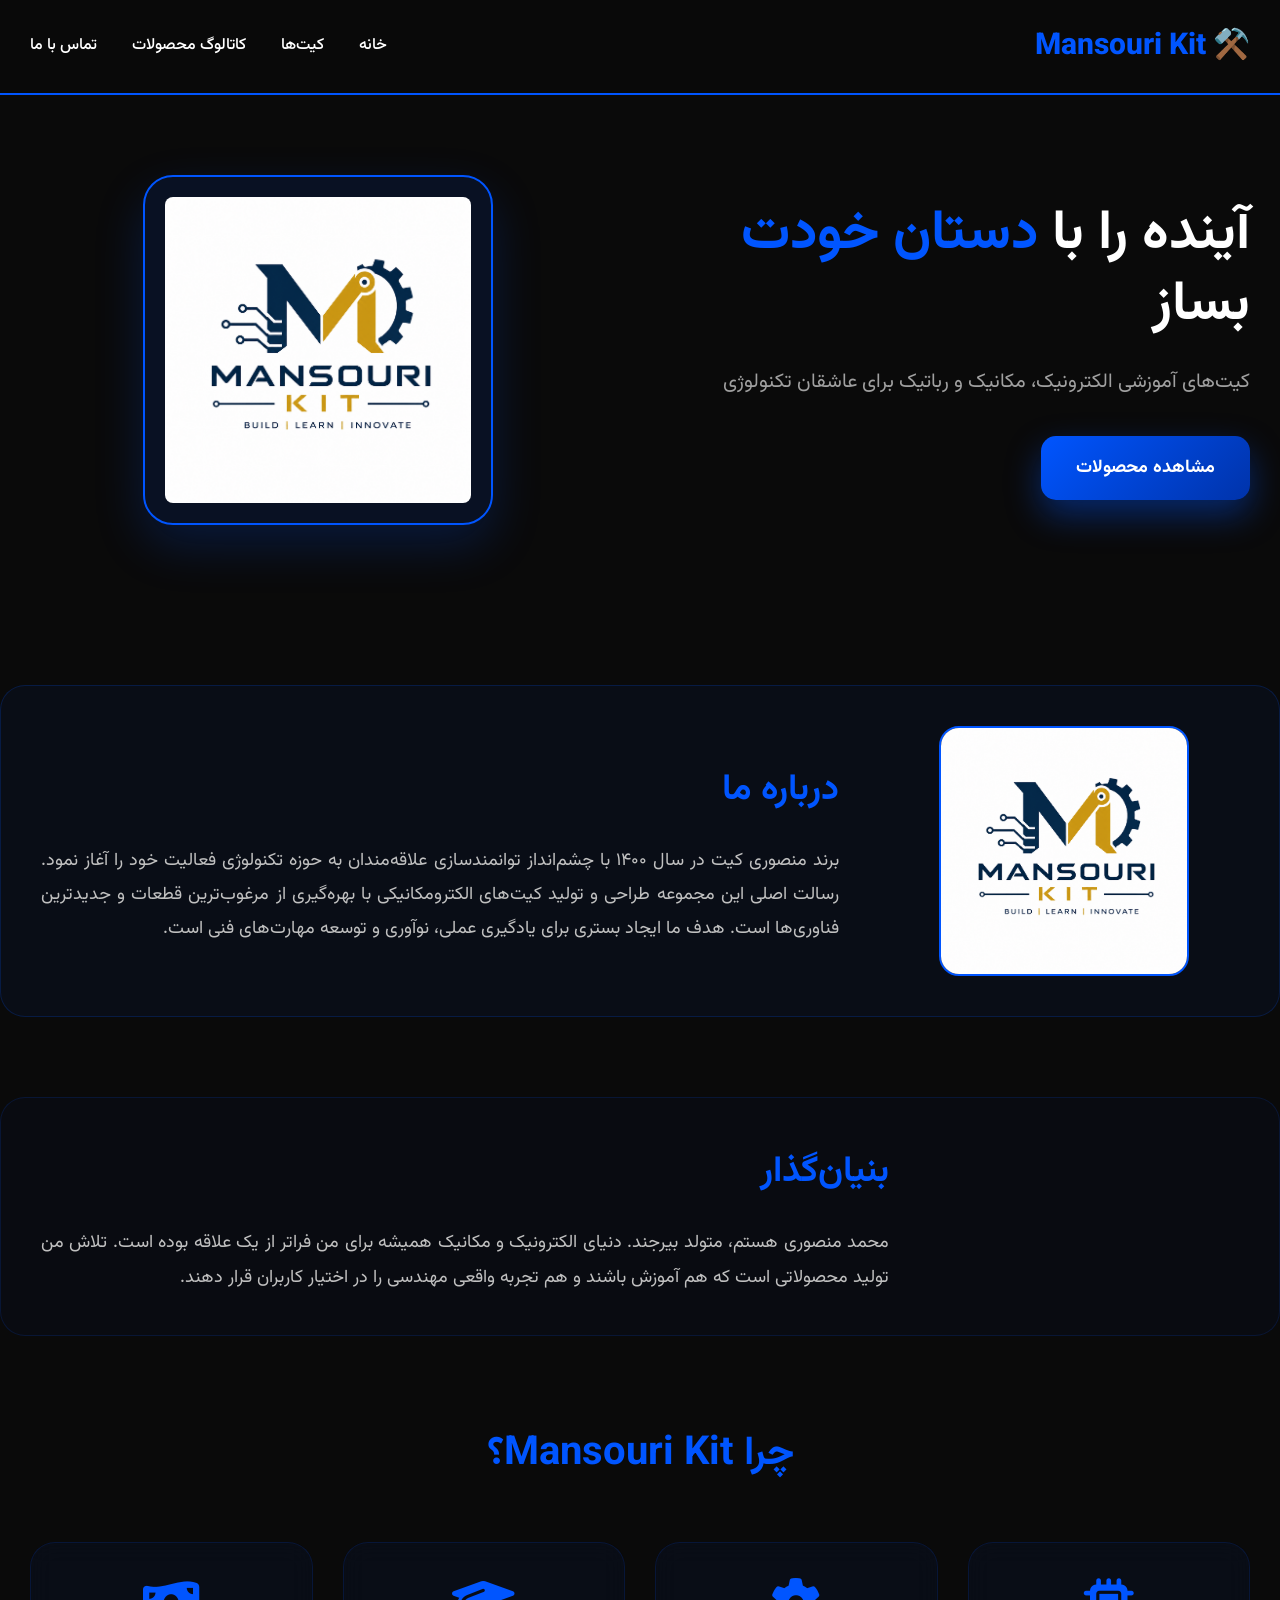
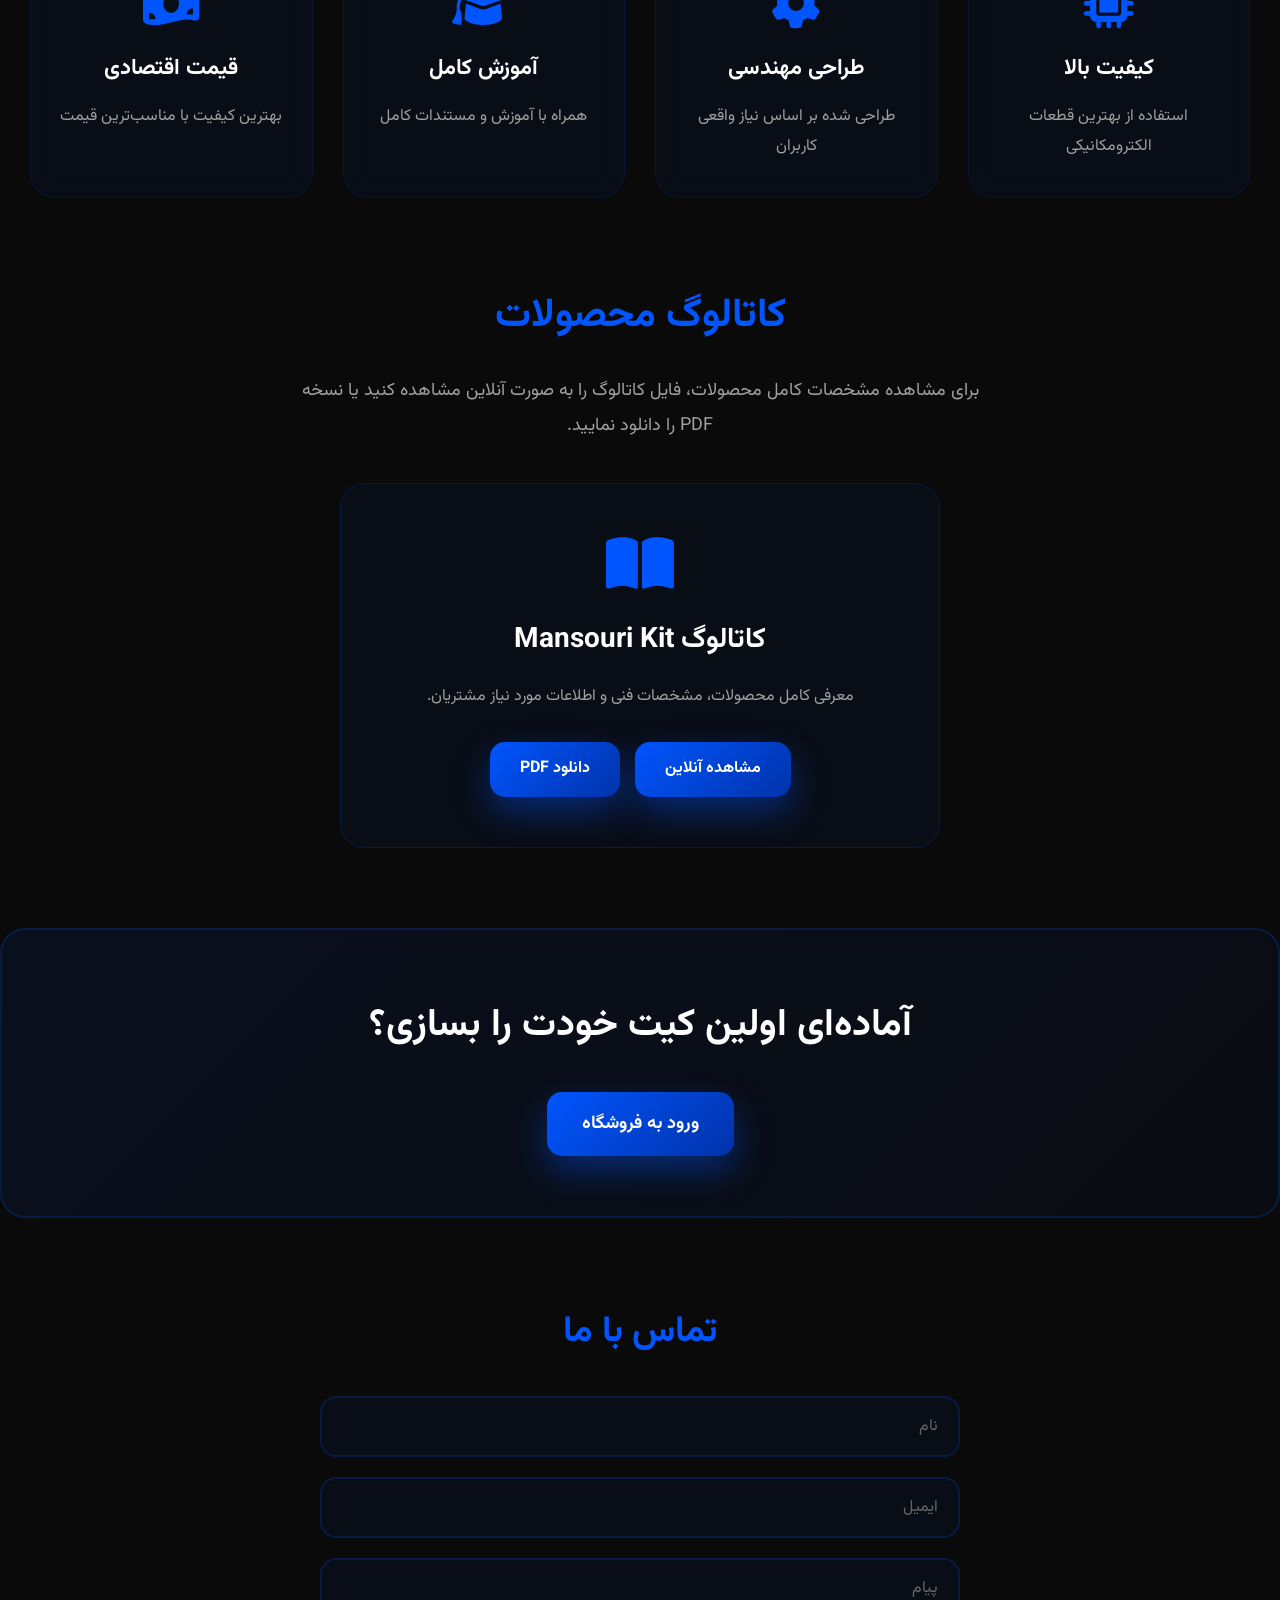
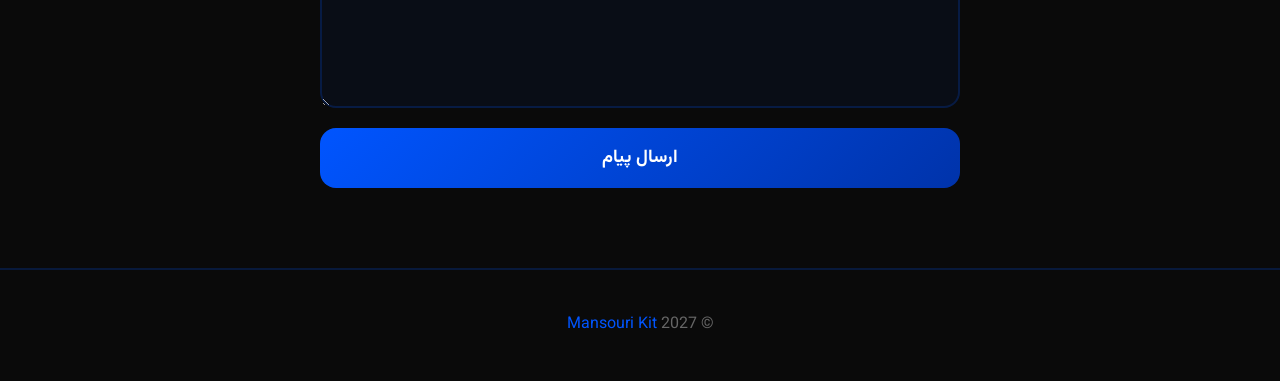
==== index.html @ abafcac8 "Update index.html" ====
<!DOCTYPE html>
<html lang="fa" dir="rtl">
  <head>
    <meta charset="UTF-8" />
    <meta name="viewport" content="width=device-width, initial-scale=1.0" />
    <title>Mansouri Kit</title>

    <!-- ====== FONTS ====== -->
    <link rel="preconnect" href="https://fonts.googleapis.com" />
    <link
      href="https://fonts.googleapis.com/css2?family=Vazirmatn:wght@300;400;500;700;800&display=swap"
      rel="stylesheet"
    />

    <!-- ====== FONT AWESOME ====== -->
    <link
      rel="stylesheet"
      href="https://cdnjs.cloudflare.com/ajax/libs/font-awesome/6.6.0/css/all.min.css"
    />
        <link
      rel="stylesheet"
      href="style.css"
    />

  </head>

  <body>
    <!-- ====== HEADER ====== -->
    <header>
      <nav class="navbar">
        <h1 class="logo">⚒️ Mansouri Kit</h1>
        <ul>
          <li><a href="#">خانه</a></li>
          <li><a href="kit.html">کیت‌ها</a></li>
          <li><a href="#catalog">کاتالوگ محصولات</a></li>
          <li><a href="#contact">تماس با ما</a></li>
        </ul>
      </nav>
    </header>

    <!-- ====== HERO ====== -->
    <section class="hero">
      <div class="hero-text">
        <h2>آینده را با <span>دستان خودت</span> بساز</h2>
        <p>کیت‌های آموزشی الکترونیک، مکانیک و رباتیک برای عاشقان تکنولوژی</p>
        <a href="kit.html" class="btn">مشاهده محصولات</a>
      </div>
      <div class="hero-image">
        <img
          src="ChatGPT Image ۲۲ خرداد ۱۴۰۵، ۱۸_۴۱_۱۹.png"
          alt="Mansouri Kit"
        />
      </div>
    </section>

    <!-- ====== ABOUT ====== -->
    <section class="about">
      <div class="about-image">
        <img
          src="ChatGPT Image ۲۲ خرداد ۱۴۰۵، ۱۸_۴۱_۱۹.png"
          alt="About Mansouri Kit"
        />
      </div>
      <div class="about-text">
        <h2>درباره ما</h2>
        <p>
          برند منصوری کیت در سال ۱۴۰۰ با چشم‌انداز توانمندسازی علاقه‌مندان به
          حوزه تکنولوژی فعالیت خود را آغاز نمود. رسالت اصلی این مجموعه طراحی و
          تولید کیت‌های الکترومکانیکی با بهره‌گیری از مرغوب‌ترین قطعات و
          جدیدترین فناوری‌ها است. هدف ما ایجاد بستری برای یادگیری عملی، نوآوری و
          توسعه مهارت‌های فنی است.
        </p>
      </div>
    </section>

    <!-- ====== FOUNDER ====== -->
    <section class="founder">
      <div>
      </div>
      <div>
        <h2>بنیان‌گذار</h2>
        <p>
          محمد منصوری هستم، متولد بیرجند. دنیای الکترونیک و مکانیک همیشه برای من
          فراتر از یک علاقه بوده است. تلاش من تولید محصولاتی است که هم آموزش
          باشند و هم تجربه واقعی مهندسی را در اختیار کاربران قرار دهند.
        </p>
      </div>
    </section>

    <!-- ====== FEATURES ====== -->
    <section class="features">
      <h2>چرا Mansouri Kit؟</h2>
      <div class="cards">
        <div class="card">
          <i class="fa-solid fa-microchip"></i>
          <h3>کیفیت بالا</h3>
          <p>استفاده از بهترین قطعات الکترومکانیکی</p>
        </div>
        <div class="card">
          <i class="fa-solid fa-gear"></i>
          <h3>طراحی مهندسی</h3>
          <p>طراحی شده بر اساس نیاز واقعی کاربران</p>
        </div>
        <div class="card">
          <i class="fa-solid fa-graduation-cap"></i>
          <h3>آموزش کامل</h3>
          <p>همراه با آموزش و مستندات کامل</p>
        </div>
        <div class="card">
          <i class="fa-solid fa-money-bill-wave"></i>
          <h3>قیمت اقتصادی</h3>
          <p>بهترین کیفیت با مناسب‌ترین قیمت</p>
        </div>
      </div>
    </section>

    <!-- ====== PRODUCT CATALOG ====== -->
    <section id="catalog" class="catalog">
      <h2>کاتالوگ محصولات</h2>
      <p>
        برای مشاهده مشخصات کامل محصولات، فایل کاتالوگ را به صورت آنلاین مشاهده
        کنید یا نسخه PDF را دانلود نمایید.
      </p>
      <div class="catalog-box">
        <div class="catalog-card">
          <i class="fa-solid fa-book-open"></i>
          <h3>کاتالوگ Mansouri Kit</h3>
          <p>معرفی کامل محصولات، مشخصات فنی و اطلاعات مورد نیاز مشتریان.</p>
          <div class="catalog-buttons">
            <a
              href="کیت موتوری هیبرید =کاتالوگ (2).pdf"
              target="_blank"
              class="btn"
            >
              مشاهده آنلاین
            </a>
            <a
              href="کیت موتوری هیبرید =کاتالوگ (2).pdf"
              download
              class="btn"
            >
              دانلود PDF
            </a>
          </div>
        </div>
      </div>
    </section>

    <!-- ====== CTA ====== -->
    <section class="cta">
      <h2>آماده‌ای اولین کیت خودت را بسازی؟</h2>
      <a href="kit.html" class="btn">ورود به فروشگاه</a>
    </section>

    <!-- ====== CONTACT ====== -->
    <section id="contact" class="contact">
      <h2>تماس با ما</h2>
      <form>
        <input type="text" placeholder="نام" />
        <input type="email" placeholder="ایمیل" />
        <textarea placeholder="پیام"></textarea>
        <button type="submit">ارسال پیام</button>
      </form>
    </section>

    <!-- ====== FOOTER ====== -->
    <footer>
      <p>© 2027 <span>Mansouri Kit</span></p>
    </footer>
  </body>
</html>
---- style.css ----
/*========================================
  RESET & BASE
========================================*/
* {
  margin: 0;
  padding: 0;
  box-sizing: border-box;
}

html {
  scroll-behavior: smooth;
}

body {
  font-family: "Vazirmatn", sans-serif;
  direction: rtl;
  background: #0a0a0a;
  color: #ffffff;
  line-height: 1.9;
  overflow-x: hidden;
}

/*========================================
  SCROLLBAR
========================================*/
::-webkit-scrollbar {
  width: 10px;
}

::-webkit-scrollbar-track {
  background: #0a0a0a;
}

::-webkit-scrollbar-thumb {
  background: #0055ff;
  border-radius: 10px;
}

::-webkit-scrollbar-thumb:hover {
  background: #0033aa;
}

/*========================================
  HEADER / NAVBAR
========================================*/
header {
  position: sticky;
  top: 0;
  z-index: 1000;
  backdrop-filter: blur(18px);
  background: rgba(10, 10, 10, 0.95);
  border-bottom: 2px solid #0055ff;
}

.navbar {
  max-width: 1300px;
  margin: 0 auto;
  padding: 18px 30px;
  display: flex;
  justify-content: space-between;
  align-items: center;
}

.logo {
  font-size: 30px;
  color: #0055ff;
  font-weight: 800;
}

.navbar ul {
  display: flex;
  list-style: none;
  gap: 35px;
}

.navbar a {
  text-decoration: none;
  color: #ffffff;
  font-weight: 500;
  transition: 0.35s;
  position: relative;
}

.navbar a::after {
  content: "";
  position: absolute;
  bottom: -8px;
  right: 0;
  width: 0;
  height: 3px;
  background: #0055ff;
  transition: 0.35s;
}

.navbar a:hover {
  color: #0055ff;
}

.navbar a:hover::after {
  width: 100%;
}

/*========================================
  BUTTON
========================================*/
.btn {
  display: inline-block;
  padding: 15px 35px;
  background: linear-gradient(135deg, #0055ff, #0033aa);
  border-radius: 15px;
  color: #ffffff;
  font-size: 18px;
  text-decoration: none;
  transition: 0.35s;
  box-shadow: 0 15px 35px rgba(0, 85, 255, 0.4);
  border: none;
  cursor: pointer;
  font-weight: 700;
  font-family: "Vazirmatn", sans-serif;
}

.btn:hover {
  transform: translateY(-5px);
  box-shadow: 0 20px 45px rgba(0, 85, 255, 0.6);
  background: linear-gradient(135deg, #0066ff, #0044cc);
}

/*========================================
  HERO
========================================*/
.hero {
  max-width: 1300px;
  margin: 0 auto;
  padding: 80px 30px;
  display: grid;
  grid-template-columns: 1fr 1fr;
  align-items: center;
  gap: 70px;
}

.hero-text h2 {
  font-size: 55px;
  margin-bottom: 20px;
  line-height: 1.3;
  color: #ffffff;
}

.hero-text h2 span {
  color: #0055ff;
}

.hero-text p {
  font-size: 20px;
  color: #a0a0a0;
  margin-bottom: 35px;
}

.hero-image {
  display: flex;
  justify-content: center;
}

.hero-image img {
  width: 350px;
  height: 350px;
  object-fit: cover;
  border-radius: 30px;
  background: rgba(0, 85, 255, 0.1);
  padding: 20px;
  border: 2px solid #0055ff;
  box-shadow: 0 20px 50px rgba(0, 85, 255, 0.2);
  transition: 0.4s;
}

.hero-image img:hover {
  transform: translateY(-10px);
  box-shadow: 0 30px 60px rgba(0, 85, 255, 0.3);
}

/*========================================
  ABOUT
========================================*/
.about {
  max-width: 1300px;
  margin: 80px auto;
  display: grid;
  grid-template-columns: 350px 1fr;
  gap: 50px;
  align-items: center;
  padding: 40px;
  background: rgba(0, 85, 255, 0.05);
  border: 1px solid rgba(0, 85, 255, 0.2);
  border-radius: 25px;
}

.about img {
  width: 250px;
  display: block;
  margin: 0 auto;
  border-radius: 20px;
  border: 2px solid #0055ff;
}

.about h2 {
  font-size: 36px;
  margin-bottom: 20px;
  color: #0055ff;
}

.about p {
  color: #c0c0c0;
  font-size: 18px;
  text-align: justify;
}

/*========================================
  FOUNDER
========================================*/
.founder {
  max-width: 1300px;
  margin: 80px auto;
  display: grid;
  grid-template-columns: 300px 1fr;
  gap: 50px;
  align-items: center;
  padding: 40px;
  background: rgba(0, 85, 255, 0.03);
  border-radius: 25px;
  border: 1px solid rgba(0, 85, 255, 0.15);
}

.founder img {
  width: 100%;
  max-width: 280px;
  border-radius: 50%;
  display: block;
  margin: 0 auto;
  border: 4px solid #0055ff;
  box-shadow: 0 20px 50px rgba(0, 85, 255, 0.2);
}

.founder h2 {
  font-size: 36px;
  margin-bottom: 20px;
  color: #0055ff;
}

.founder p {
  color: #c0c0c0;
  font-size: 18px;
  text-align: justify;
}

/*========================================
  FEATURES / CARDS
========================================*/
.features {
  max-width: 1300px;
  margin: 80px auto;
  text-align: center;
  padding: 0 30px;
}

.features > h2 {
  font-size: 40px;
  color: #0055ff;
  margin-bottom: 50px;
}

.cards {
  display: grid;
  grid-template-columns: repeat(4, 1fr);
  gap: 30px;
}

.card {
  background: rgba(0, 85, 255, 0.05);
  backdrop-filter: blur(12px);
  padding: 35px 25px;
  border-radius: 25px;
  border: 1px solid rgba(0, 85, 255, 0.15);
  transition: 0.4s;
}

.card:hover {
  transform: translateY(-10px);
  background: rgba(0, 85, 255, 0.12);
  border-color: #0055ff;
  box-shadow: 0 20px 40px rgba(0, 85, 255, 0.15);
}

.card i {
  font-size: 50px;
  color: #0055ff;
  margin-bottom: 20px;
}

.card h3 {
  font-size: 22px;
  margin-bottom: 12px;
  color: #ffffff;
}

.card p {
  color: #a0a0a0;
  font-size: 16px;
}

/*========================================
  CATALOG
========================================*/
.catalog {
  max-width: 1300px;
  margin: 80px auto;
  text-align: center;
  padding: 0 30px;
}

.catalog h2 {
  font-size: 40px;
  color: #0055ff;
  margin-bottom: 20px;
}

.catalog > p {
  color: #a0a0a0;
  font-size: 18px;
  max-width: 700px;
  margin: 0 auto 40px;
}

.catalog-box {
  display: flex;
  justify-content: center;
}

.catalog-card {
  background: rgba(0, 85, 255, 0.05);
  border: 1px solid rgba(0, 85, 255, 0.2);
  border-radius: 25px;
  padding: 50px 40px;
  max-width: 600px;
  width: 100%;
  transition: 0.4s;
}

.catalog-card:hover {
  border-color: #0055ff;
  box-shadow: 0 20px 50px rgba(0, 85, 255, 0.1);
}

.catalog-card i {
  font-size: 60px;
  color: #0055ff;
  margin-bottom: 20px;
}

.catalog-card h3 {
  font-size: 28px;
  color: #ffffff;
  margin-bottom: 15px;
}

.catalog-card p {
  color: #a0a0a0;
  font-size: 16px;
  margin-bottom: 30px;
}

.catalog-buttons {
  display: flex;
  gap: 15px;
  justify-content: center;
  flex-wrap: wrap;
}

.catalog-buttons .btn {
  padding: 12px 30px;
  font-size: 16px;
}

/*========================================
  CTA
========================================*/
.cta {
  max-width: 1300px;
  margin: 80px auto;
  text-align: center;
  padding: 60px 30px;
  background: linear-gradient(
    135deg,
    rgba(0, 85, 255, 0.08),
    rgba(0, 51, 170, 0.05)
  );
  border-radius: 25px;
  border: 2px solid rgba(0, 85, 255, 0.2);
}

.cta h2 {
  font-size: 38px;
  margin-bottom: 30px;
  color: #ffffff;
}

/*========================================
  CONTACT
========================================*/
.contact {
  max-width: 700px;
  margin: 80px auto;
  padding: 0 30px;
  text-align: center;
}

.contact h2 {
  font-size: 36px;
  color: #0055ff;
  margin-bottom: 30px;
}

.contact form {
  display: flex;
  flex-direction: column;
  gap: 20px;
}

.contact input,
.contact textarea {
  padding: 16px 20px;
  border-radius: 16px;
  border: 2px solid rgba(0, 85, 255, 0.2);
  background: rgba(0, 85, 255, 0.05);
  color: #ffffff;
  font-size: 16px;
  font-family: inherit;
  transition: 0.3s;
  outline: none;
}

.contact input::placeholder,
.contact textarea::placeholder {
  color: #666666;
}

.contact input:focus,
.contact textarea:focus {
  border-color: #0055ff;
  background: rgba(0, 85, 255, 0.1);
  box-shadow: 0 0 20px rgba(0, 85, 255, 0.1);
}

.contact textarea {
  min-height: 150px;
  resize: vertical;
}

.contact button {
  padding: 16px;
  border: none;
  border-radius: 16px;
  background: linear-gradient(135deg, #0055ff, #0033aa);
  color: #ffffff;
  font-size: 18px;
  font-weight: 700;
  cursor: pointer;
  transition: 0.3s;
  font-family: inherit;
}

.contact button:hover {
  transform: translateY(-3px);
  box-shadow: 0 15px 35px rgba(0, 85, 255, 0.4);
  background: linear-gradient(135deg, #0066ff, #0044cc);
}

/*========================================
  FOOTER
========================================*/
footer {
  text-align: center;
  padding: 40px 20px;
  color: #666666;
  border-top: 2px solid rgba(0, 85, 255, 0.2);
  margin-top: 40px;
}

footer p span {
  color: #0055ff;
}

/*========================================
  RESPONSIVE
========================================*/
@media (max-width: 1024px) {
  .cards {
    grid-template-columns: repeat(2, 1fr);
  }

  .hero-text h2 {
    font-size: 42px;
  }
}

@media (max-width: 768px) {
  /* Navbar */
  .navbar {
    flex-direction: column;
    gap: 15px;
    padding: 15px 20px;
  }

  .navbar ul {
    gap: 20px;
    flex-wrap: wrap;
    justify-content: center;
  }

  .logo {
    font-size: 24px;
  }

  /* Hero */
  .hero {
    grid-template-columns: 1fr;
    text-align: center;
    padding: 50px 20px;
    gap: 40px;
  }

  .hero-text h2 {
    font-size: 32px;
  }

  .hero-text p {
    font-size: 17px;
  }

  .hero-image img {
    width: 250px;
    height: 250px;
  }

  /* About */
  .about {
    grid-template-columns: 1fr;
    text-align: center;
    margin: 40px 15px;
    padding: 25px;
  }

  .about img {
    width: 180px;
  }

  .about h2 {
    font-size: 28px;
  }

  .about p {
    text-align: center;
  }

  /* Founder */
  .founder {
    grid-template-columns: 1fr;
    text-align: center;
    margin: 40px 15px;
    padding: 25px;
  }

  .founder img {
    max-width: 200px;
  }

  .founder h2 {
    font-size: 28px;
  }

  .founder p {
    text-align: center;
  }

  /* Features */
  .cards {
    grid-template-columns: 1fr 1fr;
    gap: 20px;
  }

  .features > h2 {
    font-size: 30px;
  }

  .card {
    padding: 25px 18px;
  }

  .card i {
    font-size: 36px;
  }

  /* Catalog */
  .catalog h2 {
    font-size: 30px;
  }

  .catalog-card {
    padding: 30px 20px;
  }

  .catalog-card h3 {
    font-size: 22px;
  }

  .catalog-buttons {
    flex-direction: column;
    align-items: center;
  }

  .catalog-buttons .btn {
    width: 100%;
    max-width: 250px;
  }

  /* CTA */
  .cta h2 {
    font-size: 28px;
  }

  /* Contact */
  .contact h2 {
    font-size: 28px;
  }
}

@media (max-width: 480px) {
  .hero-text h2 {
    font-size: 26px;
  }

  .cards {
    grid-template-columns: 1fr;
  }

  .navbar ul {
    gap: 12px;
  }

  .navbar a {
    font-size: 14px;
  }

  .btn {
    padding: 12px 25px;
    font-size: 15px;
  }

  .hero {
    padding: 30px 15px;
  }

  .hero-image img {
    width: 200px;
    height: 200px;
  }
}
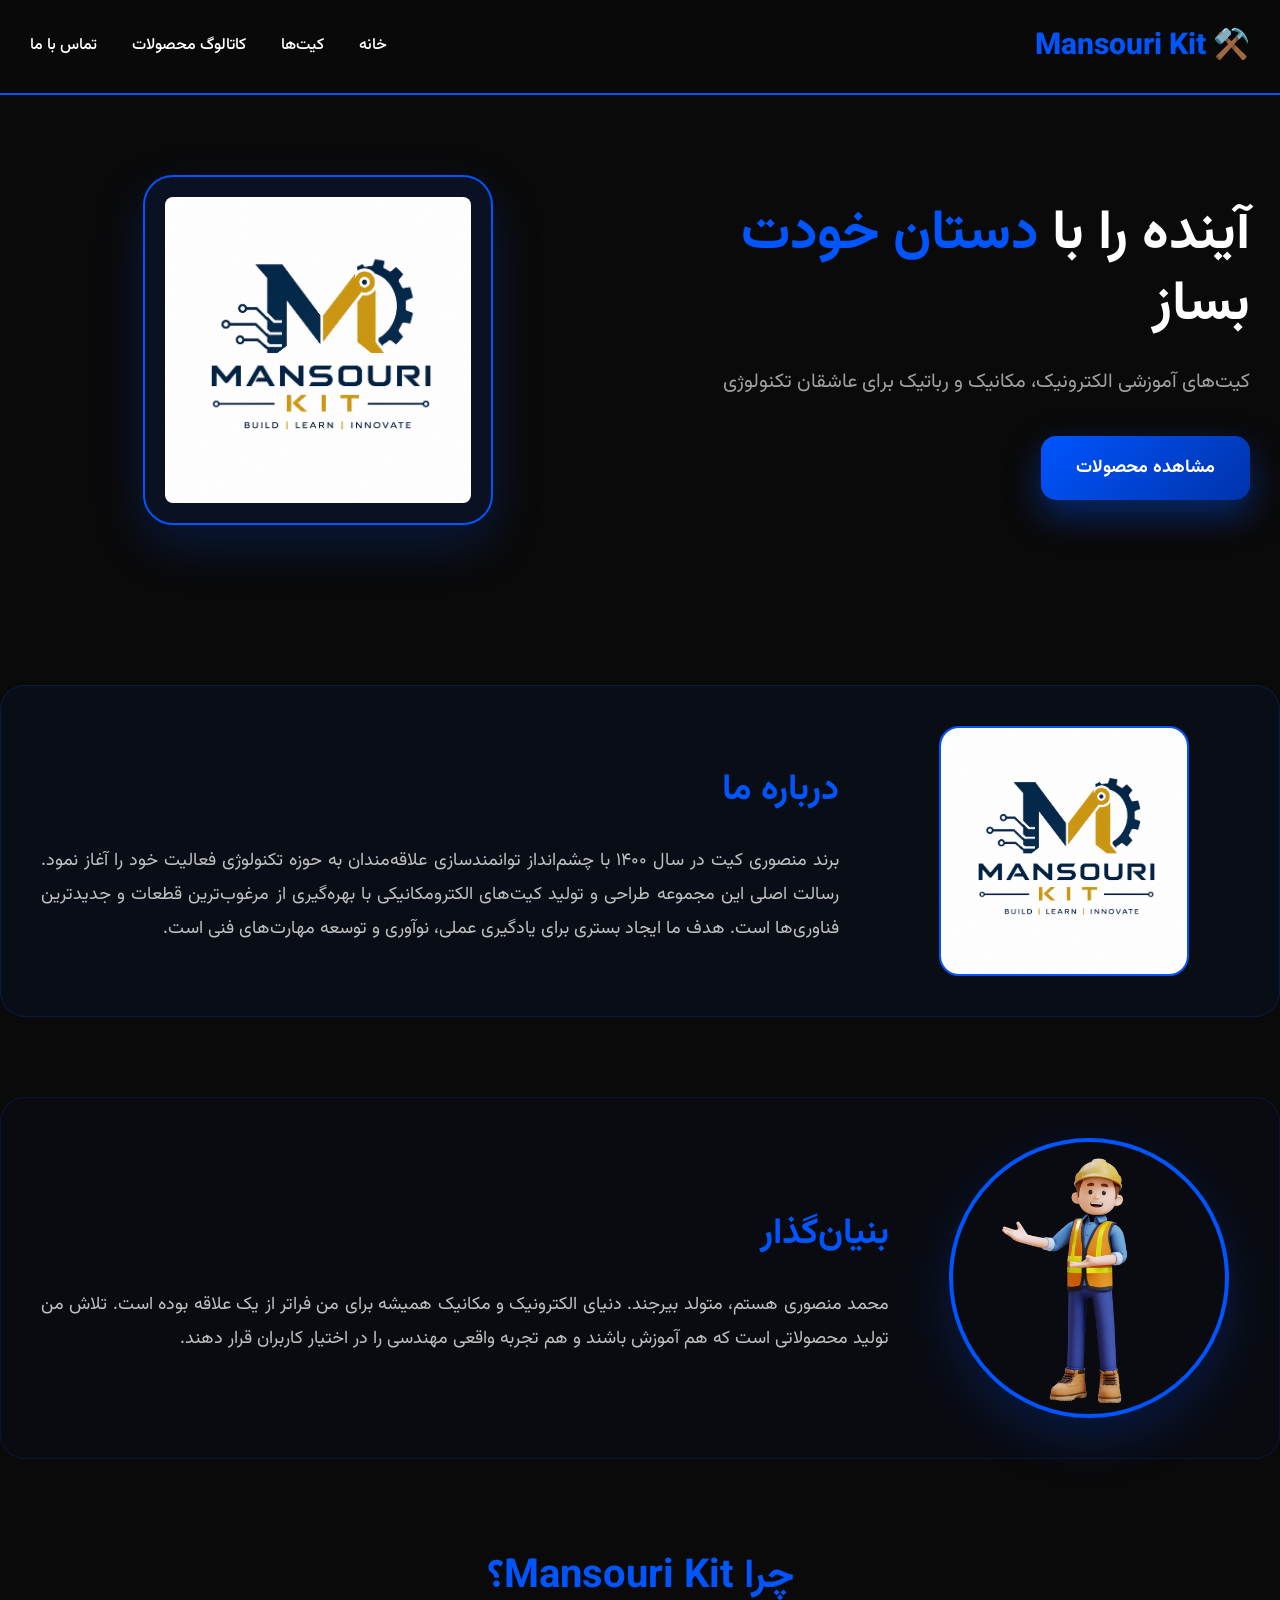
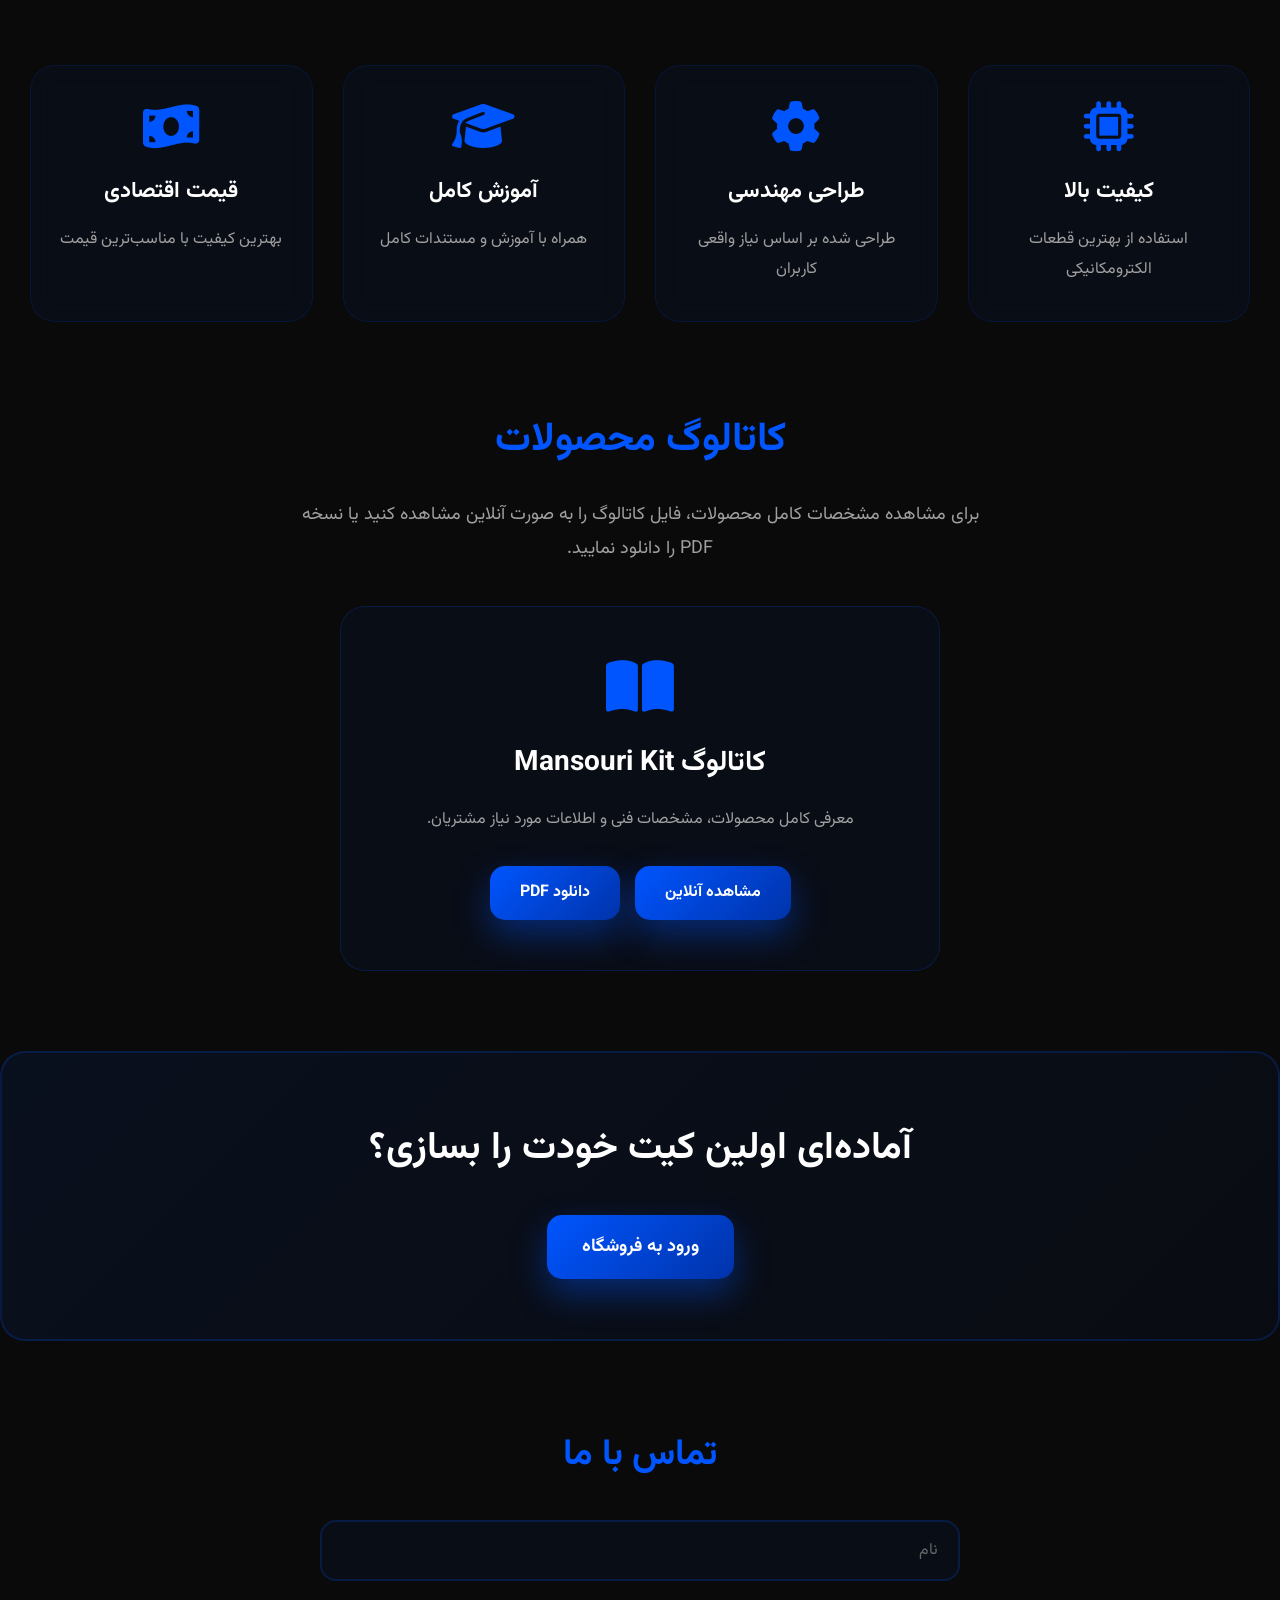
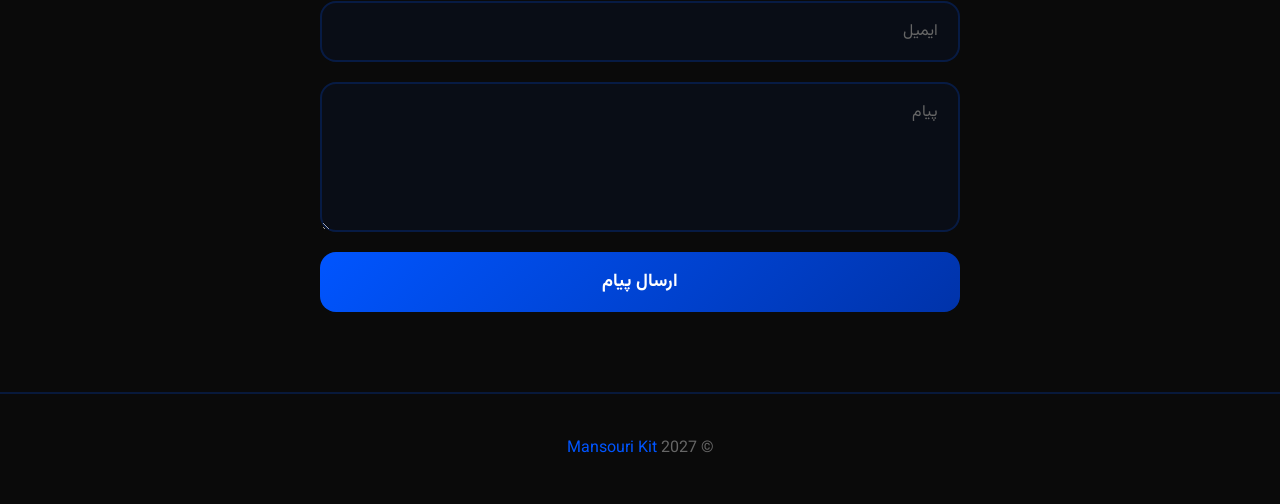
==== commit 1e835dae: "Update index.html" ====
--- a/index.html
+++ b/index.html
@@ -1,4 +1,4 @@
-<!DOCTYPE html>
+<!doctype html>
 <html lang="fa" dir="rtl">
   <head>
     <meta charset="UTF-8" />
@@ -17,11 +17,8 @@
       rel="stylesheet"
       href="https://cdnjs.cloudflare.com/ajax/libs/font-awesome/6.6.0/css/all.min.css"
     />
-        <link
-      rel="stylesheet"
-      href="style.css"
-    />
 
+    <link rel="stylesheet" href="style.css" />
   </head>
 
   <body>
@@ -76,6 +73,10 @@
     <!-- ====== FOUNDER ====== -->
     <section class="founder">
       <div>
+        <img
+          src="3d-construction-worker-character-presenting-to-the-right-pose-free-png.png"
+          alt="محمد منصوری - بنیان‌گذار"
+        />
       </div>
       <div>
         <h2>بنیان‌گذار</h2>
@@ -134,11 +135,7 @@
             >
               مشاهده آنلاین
             </a>
-            <a
-              href="کیت موتوری هیبرید =کاتالوگ (2).pdf"
-              download
-              class="btn"
-            >
+            <a href="کیت موتوری هیبرید =کاتالوگ (2).pdf" download class="btn">
               دانلود PDF
             </a>
           </div>
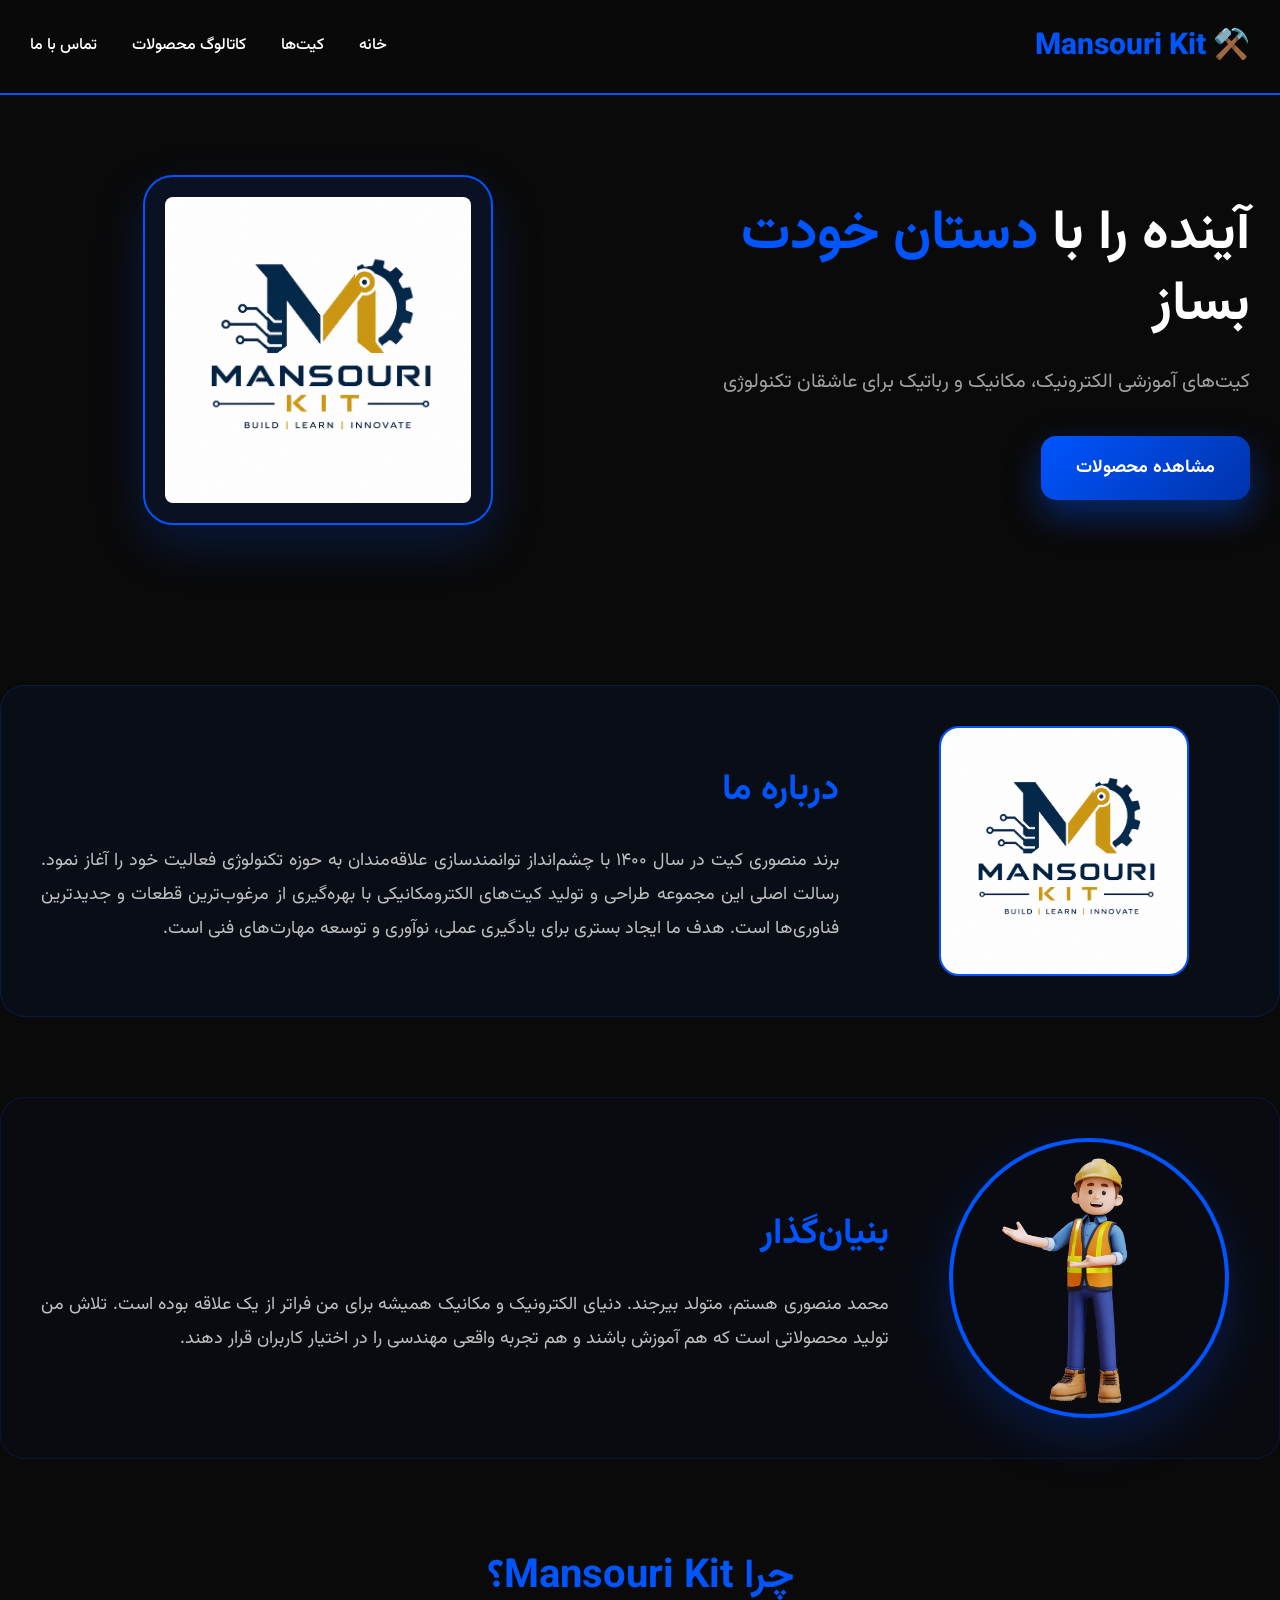
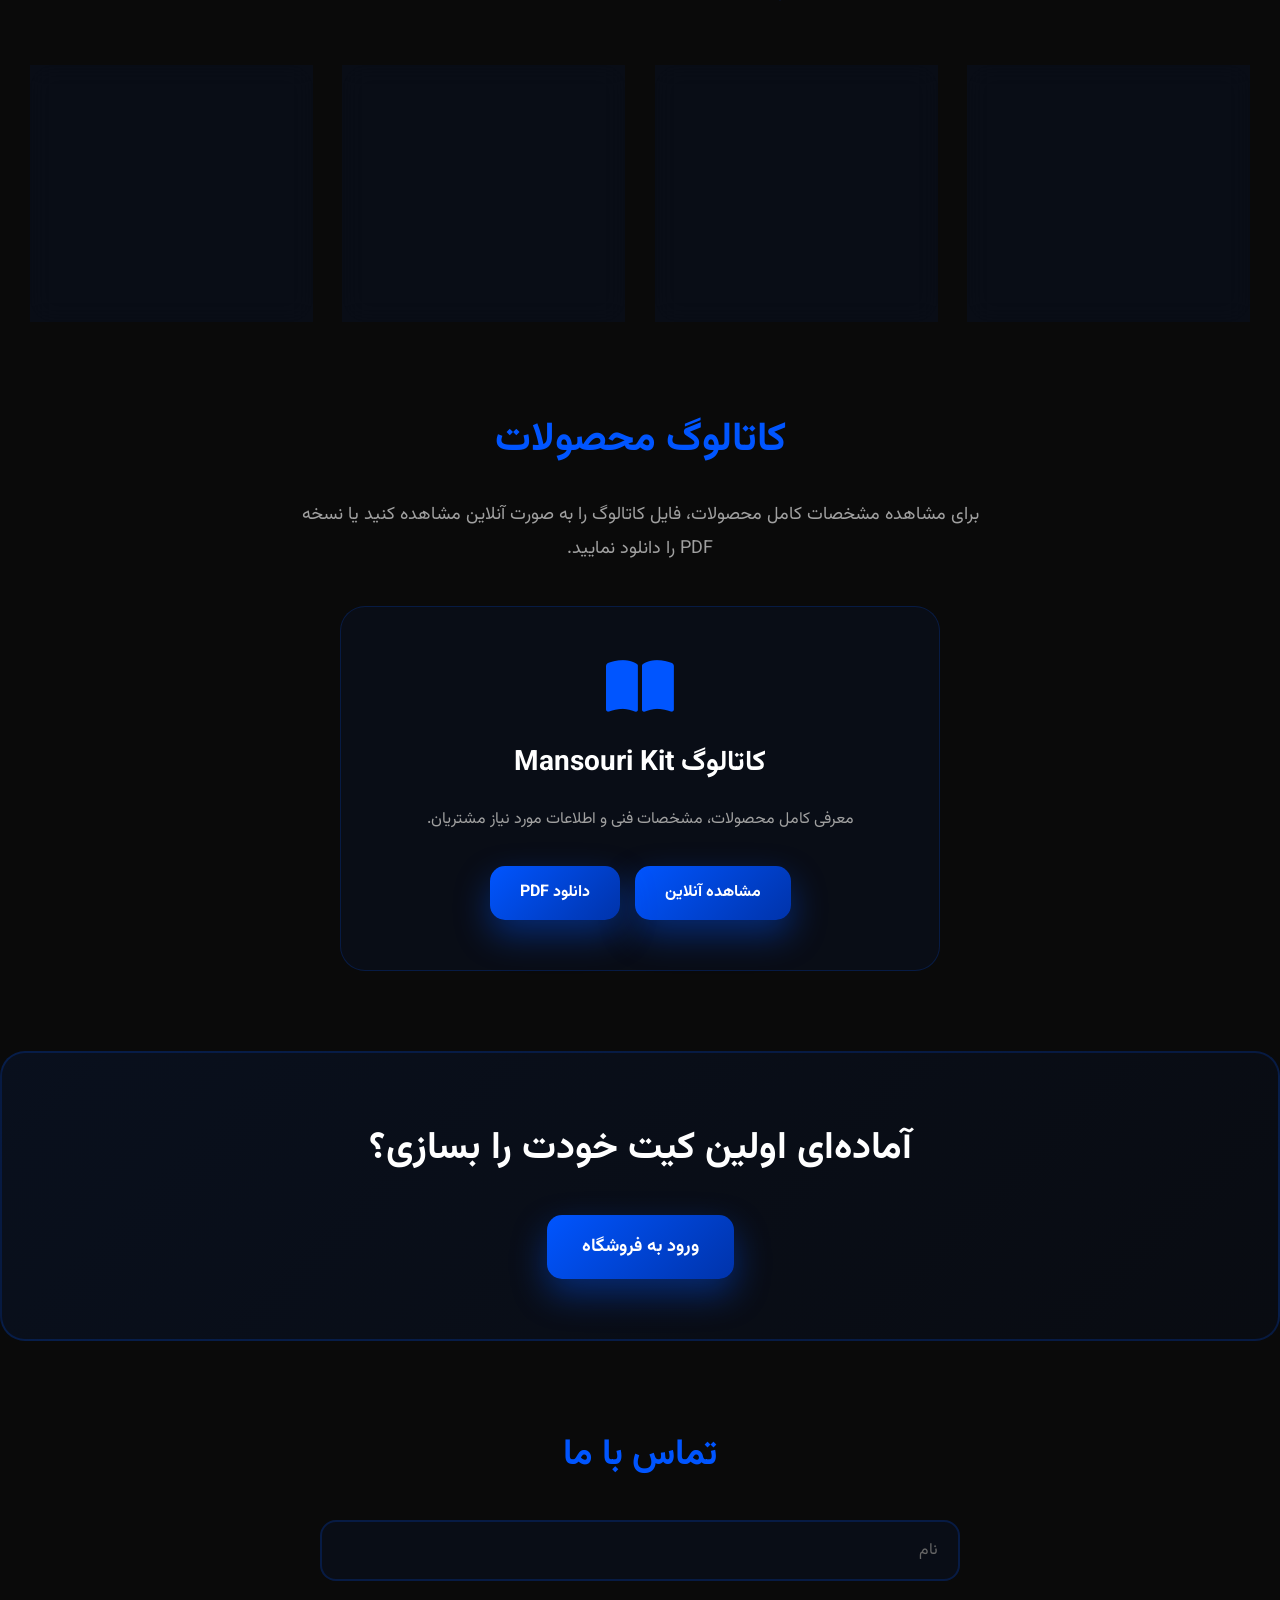
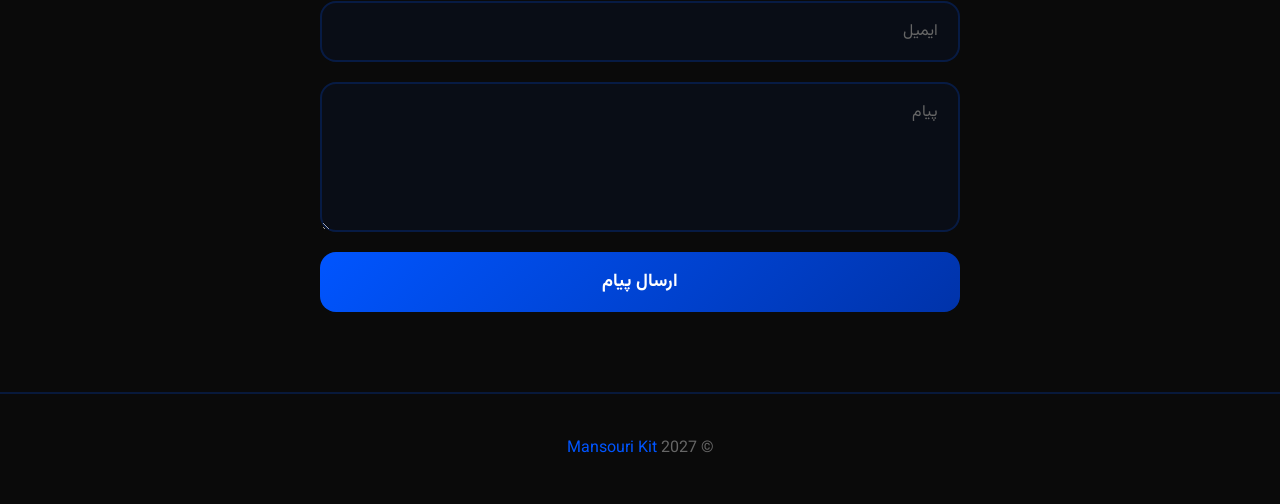
==== commit 867b1297: "Update index.html" ====
--- a/index.html
+++ b/index.html
@@ -11,8 +11,6 @@
       href="https://fonts.googleapis.com/css2?family=Vazirmatn:wght@300;400;500;700;800&display=swap"
       rel="stylesheet"
     />
-
-    <!-- ====== FONT AWESOME ====== -->
     <link
       rel="stylesheet"
       href="https://cdnjs.cloudflare.com/ajax/libs/font-awesome/6.6.0/css/all.min.css"
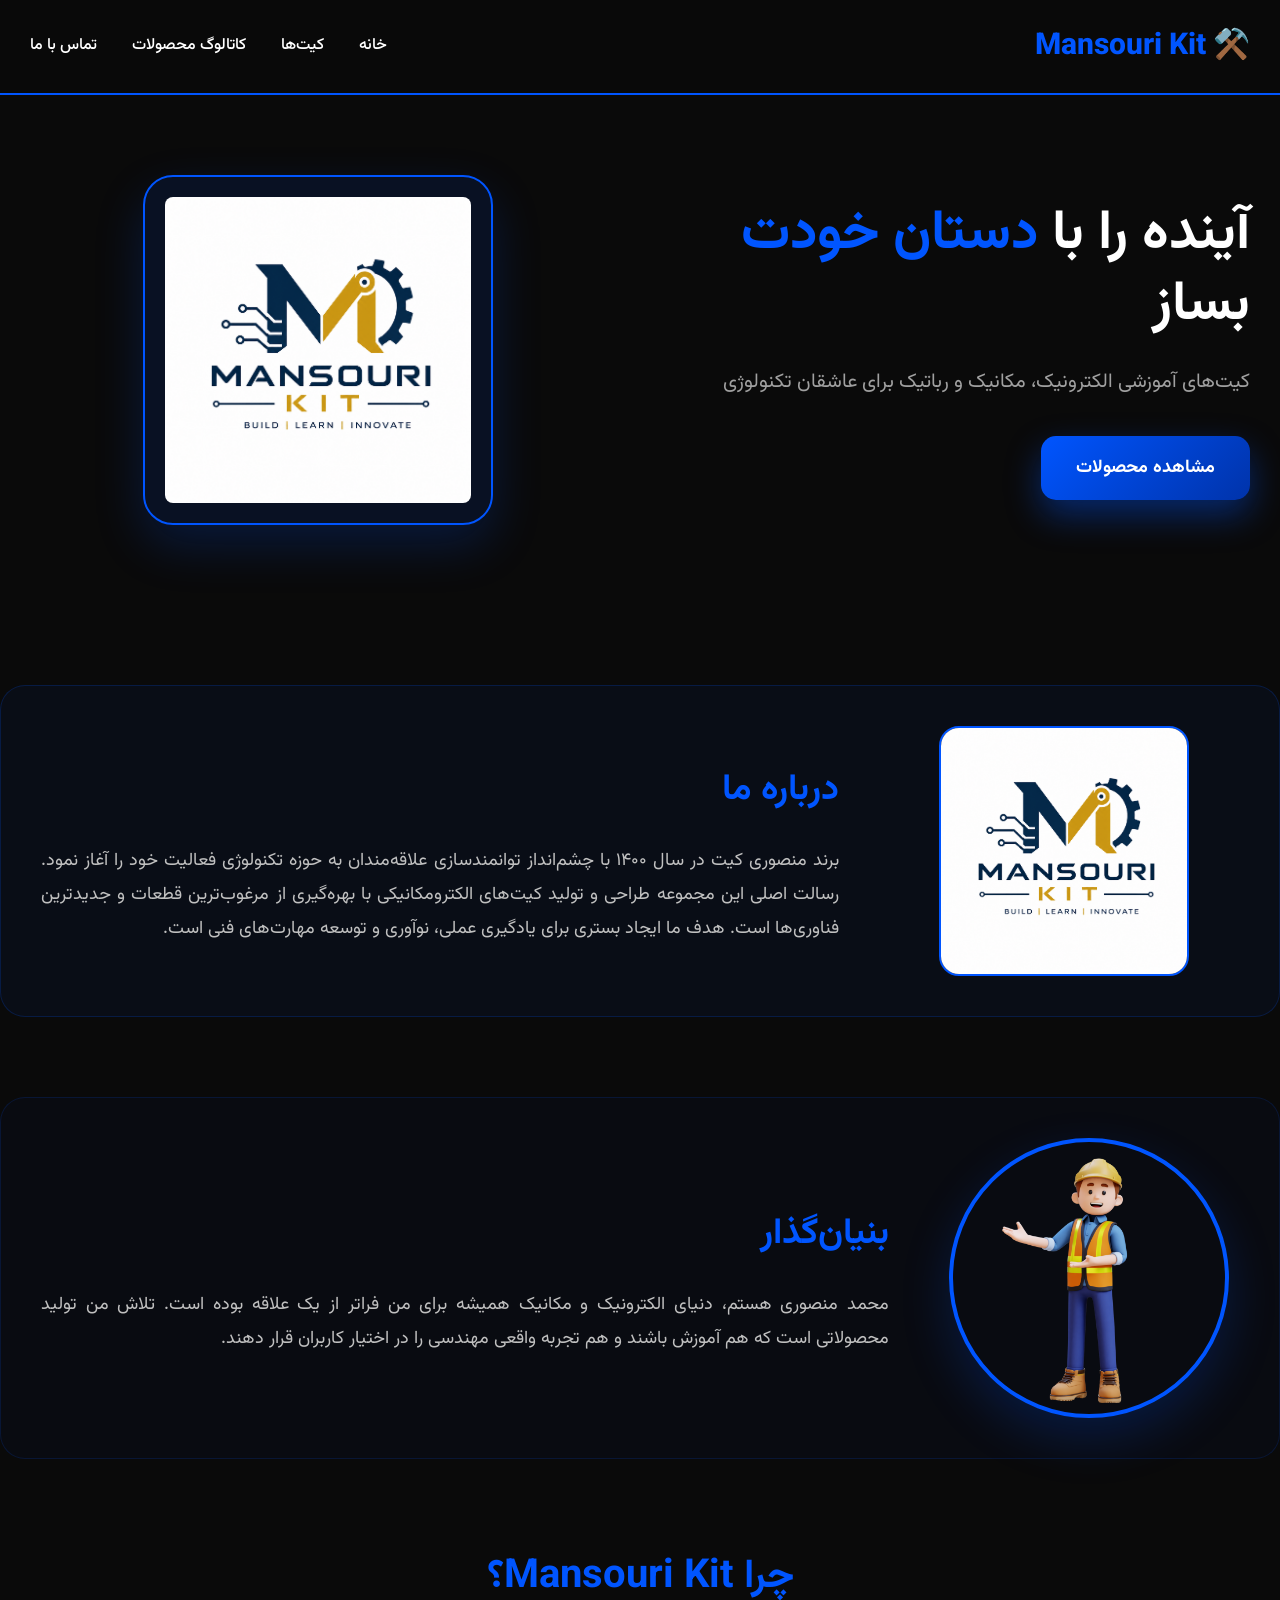
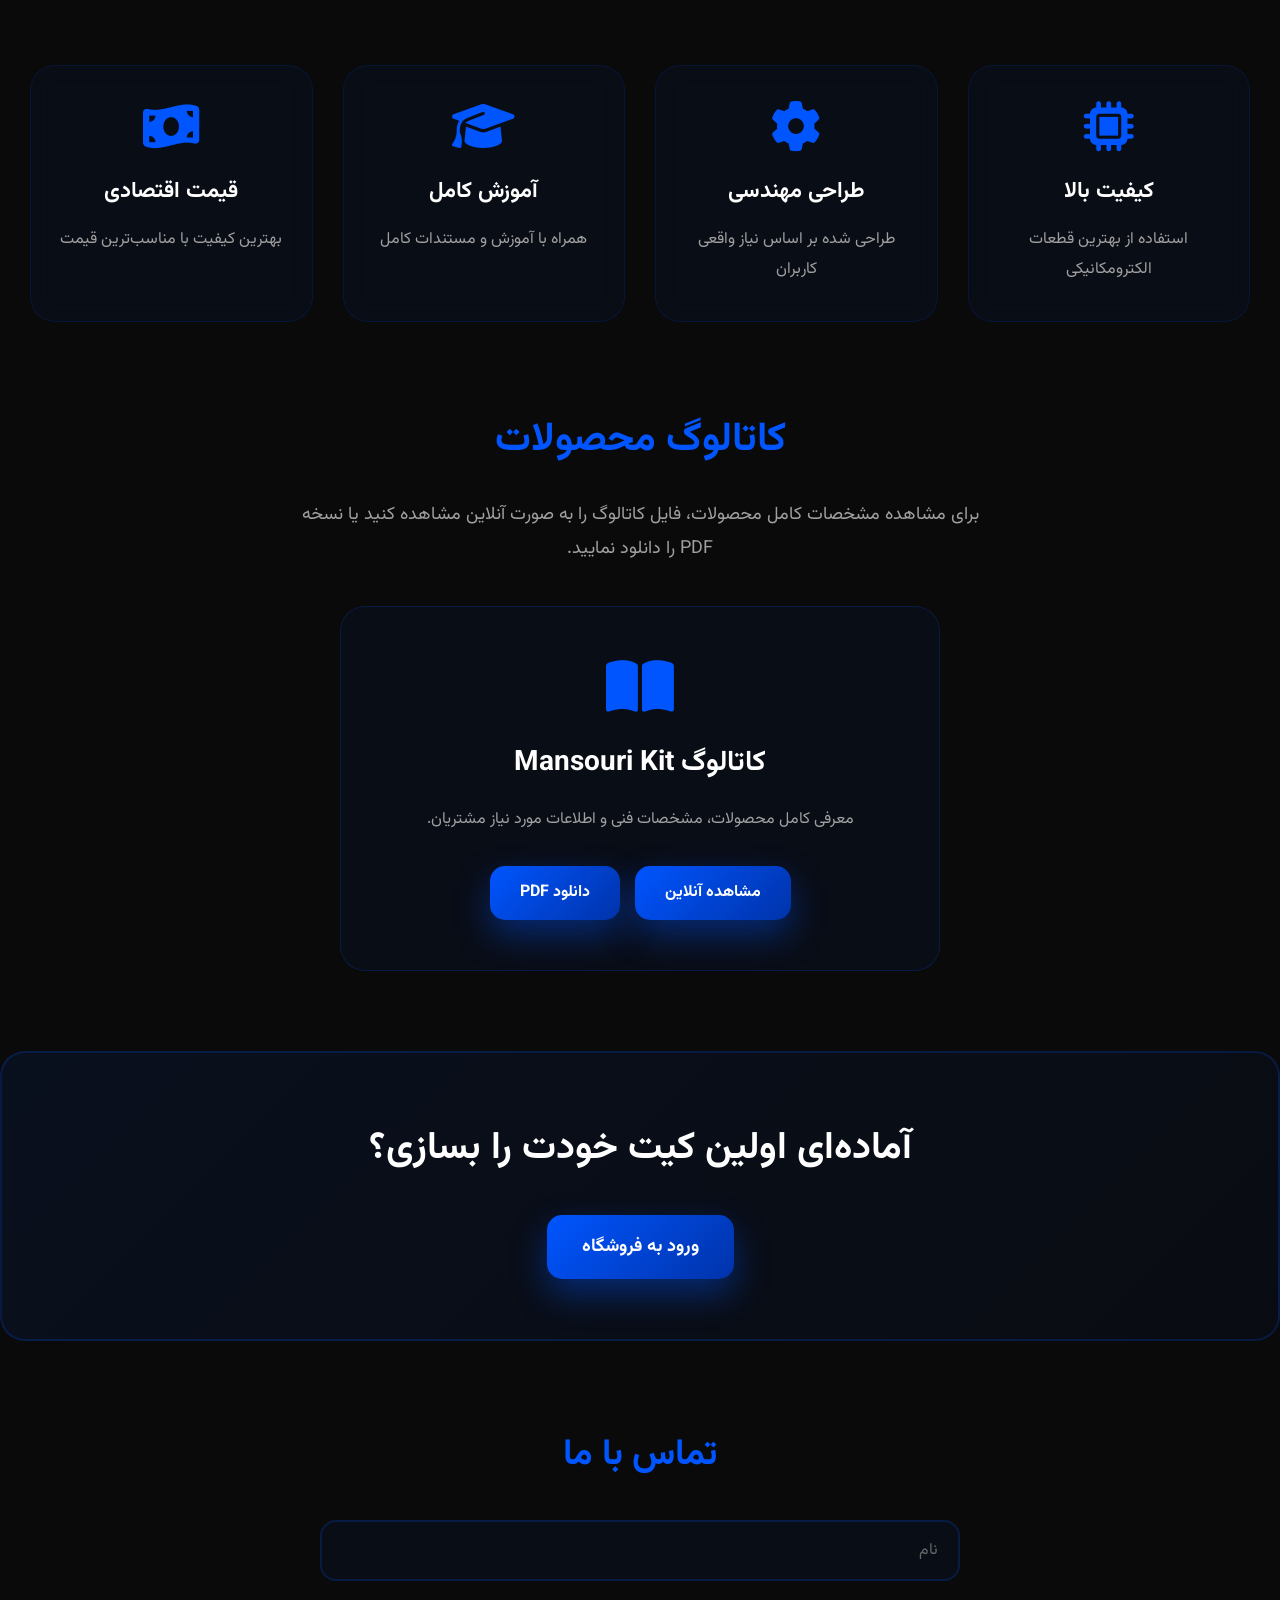
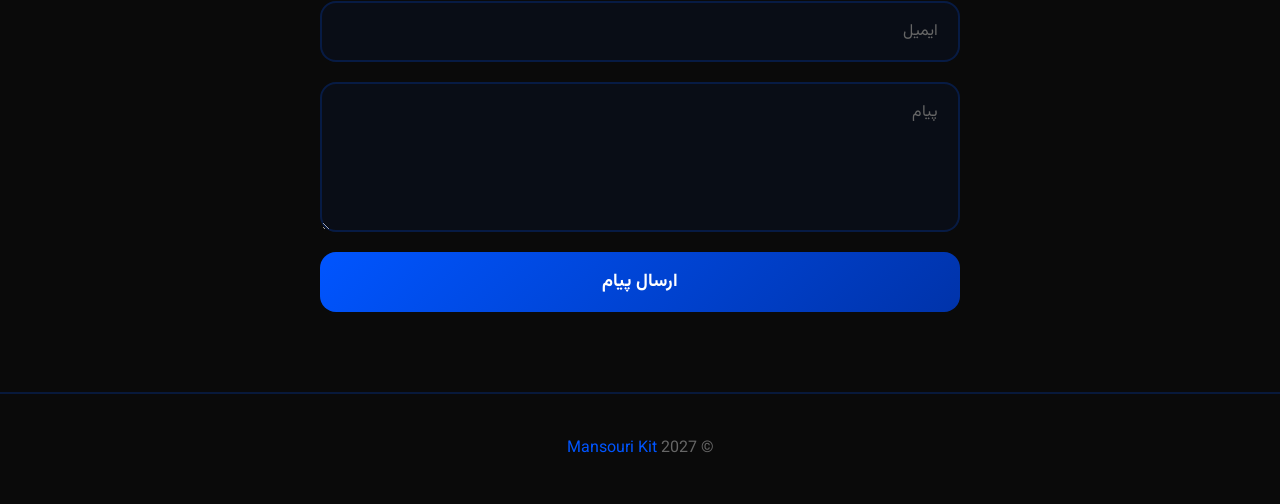
==== commit bb88eb93: "Update index.html" ====
--- a/index.html
+++ b/index.html
@@ -79,7 +79,7 @@
       <div>
         <h2>بنیان‌گذار</h2>
         <p>
-          محمد منصوری هستم، متولد بیرجند. دنیای الکترونیک و مکانیک همیشه برای من
+          محمد منصوری هستم، دنیای الکترونیک و مکانیک همیشه برای من
           فراتر از یک علاقه بوده است. تلاش من تولید محصولاتی است که هم آموزش
           باشند و هم تجربه واقعی مهندسی را در اختیار کاربران قرار دهند.
         </p>
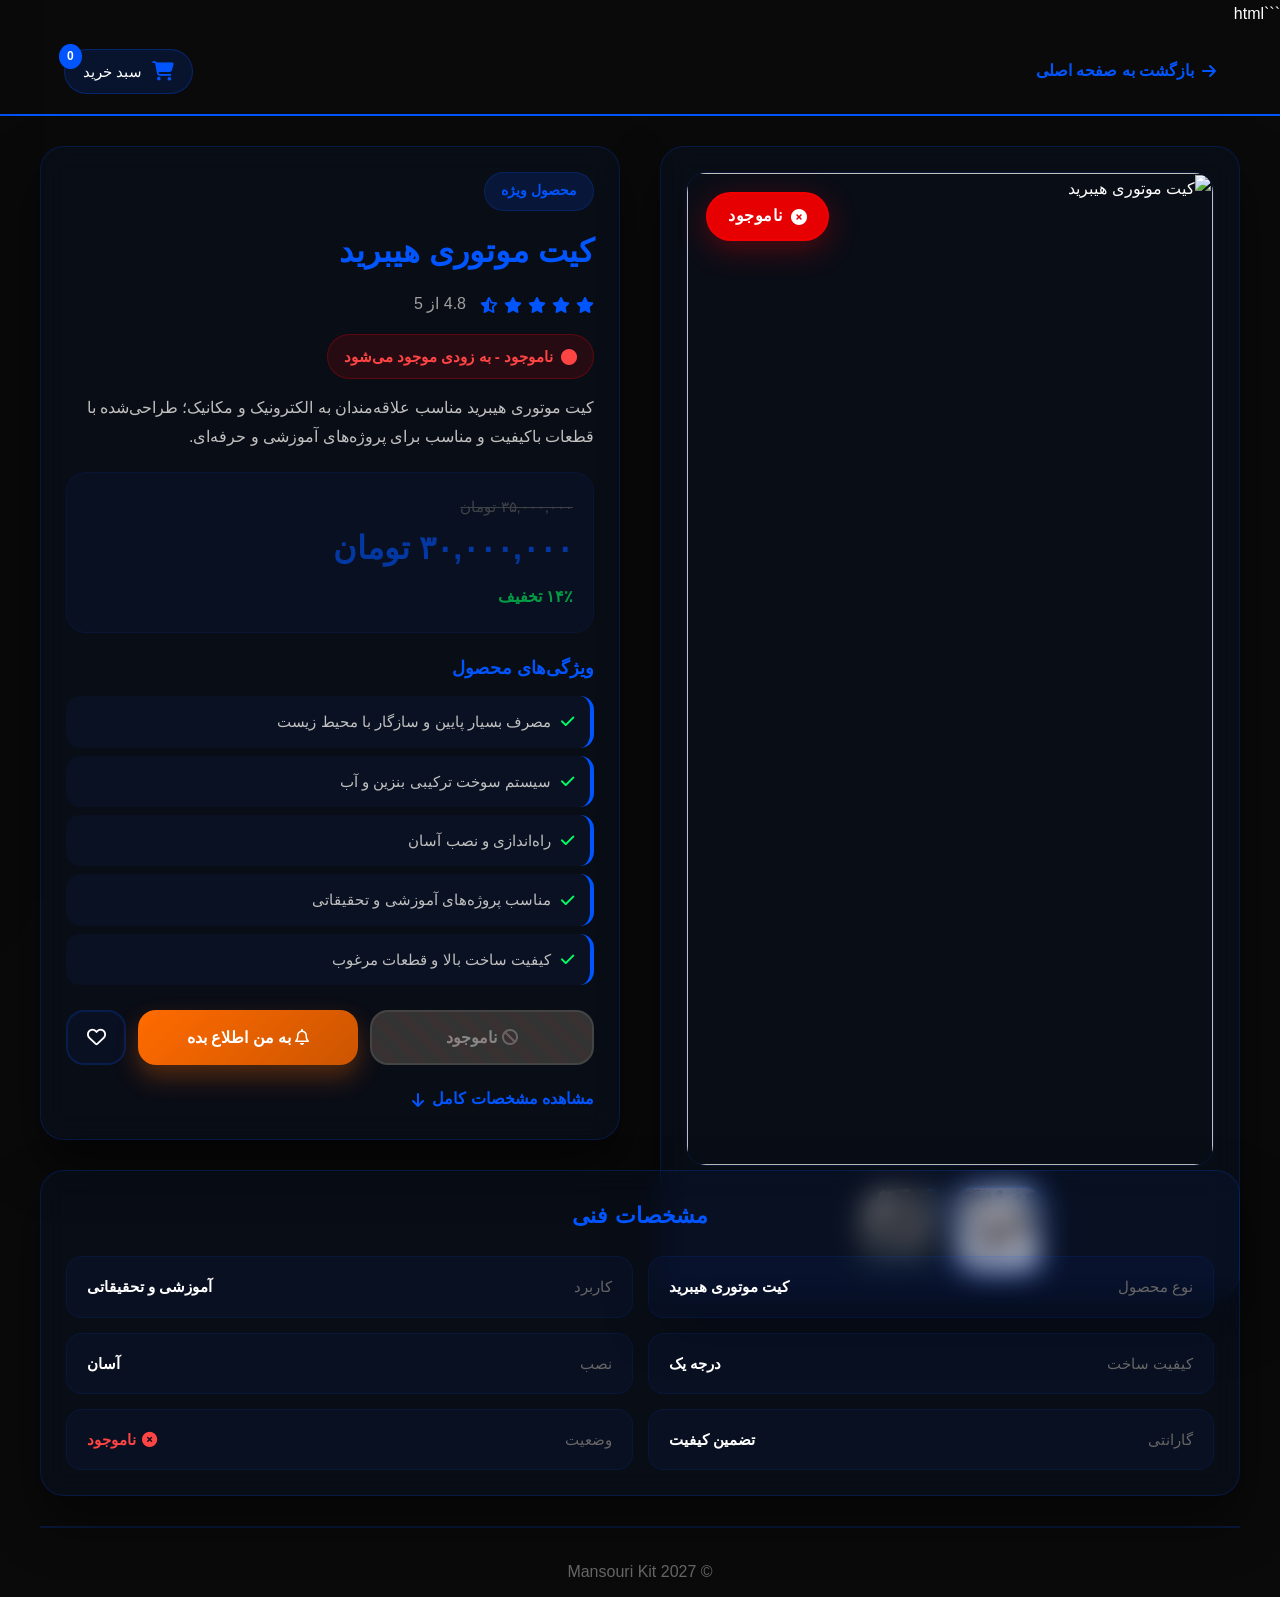
==== commit d2e9922f: "Update index.html" ====
--- a/index.html
+++ b/index.html
@@ -1,166 +1,554 @@
+```html
 <!doctype html>
 <html lang="fa" dir="rtl">
   <head>
     <meta charset="UTF-8" />
     <meta name="viewport" content="width=device-width, initial-scale=1.0" />
-    <title>Mansouri Kit</title>
-
-    <!-- ====== FONTS ====== -->
-    <link rel="preconnect" href="https://fonts.googleapis.com" />
-    <link
-      href="https://fonts.googleapis.com/css2?family=Vazirmatn:wght@300;400;500;700;800&display=swap"
-      rel="stylesheet"
-    />
+    <title>کیت موتوری هیبرید | Mansouri Kit</title>
+
     <link
       rel="stylesheet"
       href="https://cdnjs.cloudflare.com/ajax/libs/font-awesome/6.6.0/css/all.min.css"
     />
 
-    <link rel="stylesheet" href="style.css" />
+    <link rel="stylesheet" href="style2.css" />
   </head>
 
   <body>
-    <!-- ====== HEADER ====== -->
-    <header>
-      <nav class="navbar">
-        <h1 class="logo">⚒️ Mansouri Kit</h1>
-        <ul>
-          <li><a href="#">خانه</a></li>
-          <li><a href="kit.html">کیت‌ها</a></li>
-          <li><a href="#catalog">کاتالوگ محصولات</a></li>
-          <li><a href="#contact">تماس با ما</a></li>
-        </ul>
-      </nav>
+    <!-- ====== TOPBAR ====== -->
+    <header class="topbar">
+      <a href="index.html" class="back-link">
+        <i class="fa-solid fa-arrow-right"></i>
+        بازگشت به صفحه اصلی
+      </a>
+
+      <div class="cart-top" onclick="toggleCart()">
+        <i class="fa-solid fa-cart-shopping"></i>
+        <span>سبد خرید</span>
+        <span class="cart-count" id="cartCount">0</span>
+      </div>
     </header>
 
-    <!-- ====== HERO ====== -->
-    <section class="hero">
-      <div class="hero-text">
-        <h2>آینده را با <span>دستان خودت</span> بساز</h2>
-        <p>کیت‌های آموزشی الکترونیک، مکانیک و رباتیک برای عاشقان تکنولوژی</p>
-        <a href="kit.html" class="btn">مشاهده محصولات</a>
-      </div>
-      <div class="hero-image">
-        <img
-          src="ChatGPT Image ۲۲ خرداد ۱۴۰۵، ۱۸_۴۱_۱۹.png"
-          alt="Mansouri Kit"
-        />
+    <!-- ====== PRODUCT PAGE ====== -->
+    <main class="product-page">
+      <!-- ====== GALLERY ====== -->
+      <section class="gallery">
+        <div class="main-image">
+          <span class="out-of-stock-badge">
+            <i class="fa-solid fa-circle-xmark"></i>
+            ناموجود
+          </span>
+
+          <img
+            id="currentImage"
+            src="DysYn_nl7XqmMlqPsgMLU.png"
+            alt="کیت موتوری هیبرید"
+          />
+        </div>
+
+        <div class="thumbs">
+          <img
+            src="عکس قطعات کیت.png"
+            alt=""
+            class="active"
+            onclick="changeImage(this)"
+          />
+
+          <img
+            src="پوستر محصول.png"
+            alt=""
+            onclick="changeImage(this)"
+          />
+        </div>
+      </section>
+
+      <!-- ====== INFO ====== -->
+      <section class="info">
+        <span class="badge">محصول ویژه</span>
+
+        <h1>کیت موتوری هیبرید</h1>
+
+        <div class="rating">
+          <i class="fa-solid fa-star"></i>
+          <i class="fa-solid fa-star"></i>
+          <i class="fa-solid fa-star"></i>
+          <i class="fa-solid fa-star"></i>
+          <i class="fa-solid fa-star-half-stroke"></i>
+          <span>4.8 از 5</span>
+        </div>
+
+        <!-- ====== STOCK STATUS ====== -->
+        <div class="stock-status">
+          <i class="fa-solid fa-circle"></i>
+          <span>ناموجود - به زودی موجود می‌شود</span>
+        </div>
+
+        <p class="short-desc">
+          کیت موتوری هیبرید مناسب علاقه‌مندان به الکترونیک و مکانیک؛ طراحی‌شده
+          با قطعات باکیفیت و مناسب برای پروژه‌های آموزشی و حرفه‌ای.
+        </p>
+
+        <div class="price-box">
+          <div class="old-price">۳۵,۰۰۰,۰۰۰ تومان</div>
+          <div class="price" id="productPrice">۳۰,۰۰۰,۰۰۰ تومان</div>
+          <div class="discount">۱۴٪ تخفیف</div>
+        </div>
+
+        <!-- ====== ویژگی‌ها ====== -->
+        <div class="features">
+          <h2>ویژگی‌های محصول</h2>
+
+          <ul>
+            <li>
+              <i class="fa-solid fa-check"></i>
+              مصرف بسیار پایین و سازگار با محیط زیست
+            </li>
+
+            <li>
+              <i class="fa-solid fa-check"></i>
+              سیستم سوخت ترکیبی بنزین و آب
+            </li>
+
+            <li>
+              <i class="fa-solid fa-check"></i>
+              راه‌اندازی و نصب آسان
+            </li>
+
+            <li>
+              <i class="fa-solid fa-check"></i>
+              مناسب پروژه‌های آموزشی و تحقیقاتی
+            </li>
+
+            <li>
+              <i class="fa-solid fa-check"></i>
+              کیفیت ساخت بالا و قطعات مرغوب
+            </li>
+          </ul>
+        </div>
+
+        <div class="actions">
+          <button class="buy-btn" id="addToCartBtn" disabled>
+            <i class="fa-solid fa-ban"></i>
+            ناموجود
+          </button>
+
+          <button
+            class="notify-btn"
+            id="notifyBtn"
+            onclick="notifyMe()"
+          >
+            <i class="fa-regular fa-bell"></i>
+            به من اطلاع بده
+          </button>
+
+          <button
+            class="fav-btn"
+            id="favBtn"
+            onclick="toggleFav()"
+          >
+            <i class="fa-regular fa-heart"></i>
+          </button>
+        </div>
+
+        <a href="#specs" class="spec-link">
+          مشاهده مشخصات کامل
+          <i class="fa-solid fa-arrow-down"></i>
+        </a>
+      </section>
+    </main>
+
+    <!-- ====== SPECS ====== -->
+    <section class="specs" id="specs">
+      <h2>مشخصات فنی</h2>
+
+      <div class="spec-grid">
+        <div class="spec-item">
+          <span>نوع محصول</span>
+          <strong>کیت موتوری هیبرید</strong>
+        </div>
+
+        <div class="spec-item">
+          <span>کاربرد</span>
+          <strong>آموزشی و تحقیقاتی</strong>
+        </div>
+
+        <div class="spec-item">
+          <span>کیفیت ساخت</span>
+          <strong>درجه یک</strong>
+        </div>
+
+        <div class="spec-item">
+          <span>نصب</span>
+          <strong>آسان</strong>
+        </div>
+
+        <div class="spec-item">
+          <span>گارانتی</span>
+          <strong>تضمین کیفیت</strong>
+        </div>
+
+        <div class="spec-item">
+          <span>وضعیت</span>
+          <strong class="out-of-stock-status">
+            <i class="fa-solid fa-circle-xmark"></i>
+            ناموجود
+          </strong>
+        </div>
       </div>
     </section>
 
-    <!-- ====== ABOUT ====== -->
-    <section class="about">
-      <div class="about-image">
-        <img
-          src="ChatGPT Image ۲۲ خرداد ۱۴۰۵، ۱۸_۴۱_۱۹.png"
-          alt="About Mansouri Kit"
-        />
+    <!-- ====== CART OVERLAY ====== -->
+    <div
+      class="cart-overlay"
+      id="cartOverlay"
+      onclick="toggleCart()"
+    ></div>
+
+    <!-- ====== CART SIDEBAR ====== -->
+    <div class="cart-sidebar" id="cartSidebar">
+      <div class="cart-header">
+        <h2>
+          <i class="fa-solid fa-cart-shopping"></i>
+          سبد خرید
+        </h2>
+
+        <button class="cart-close" onclick="toggleCart()">
+          <i class="fa-solid fa-xmark"></i>
+        </button>
       </div>
-      <div class="about-text">
-        <h2>درباره ما</h2>
-        <p>
-          برند منصوری کیت در سال ۱۴۰۰ با چشم‌انداز توانمندسازی علاقه‌مندان به
-          حوزه تکنولوژی فعالیت خود را آغاز نمود. رسالت اصلی این مجموعه طراحی و
-          تولید کیت‌های الکترومکانیکی با بهره‌گیری از مرغوب‌ترین قطعات و
-          جدیدترین فناوری‌ها است. هدف ما ایجاد بستری برای یادگیری عملی، نوآوری و
-          توسعه مهارت‌های فنی است.
-        </p>
+
+      <div class="cart-items" id="cartItems">
+        <div class="cart-empty">
+          <i class="fa-solid fa-basket-shopping"></i>
+          <p>سبد خرید خالی است</p>
+        </div>
       </div>
-    </section>
-
-    <!-- ====== FOUNDER ====== -->
-    <section class="founder">
-      <div>
-        <img
-          src="3d-construction-worker-character-presenting-to-the-right-pose-free-png.png"
-          alt="محمد منصوری - بنیان‌گذار"
-        />
+
+      <div class="cart-footer">
+        <div class="cart-total">
+          <span>جمع کل:</span>
+          <span id="cartTotal">۰ تومان</span>
+        </div>
+
+        <button
+          class="checkout-btn"
+          id="checkoutBtn"
+          disabled
+        >
+          <i class="fa-solid fa-credit-card"></i>
+          پرداخت و تکمیل خرید
+        </button>
       </div>
-      <div>
-        <h2>بنیان‌گذار</h2>
-        <p>
-          محمد منصوری هستم، دنیای الکترونیک و مکانیک همیشه برای من
-          فراتر از یک علاقه بوده است. تلاش من تولید محصولاتی است که هم آموزش
-          باشند و هم تجربه واقعی مهندسی را در اختیار کاربران قرار دهند.
-        </p>
-      </div>
-    </section>
-
-    <!-- ====== FEATURES ====== -->
-    <section class="features">
-      <h2>چرا Mansouri Kit؟</h2>
-      <div class="cards">
-        <div class="card">
-          <i class="fa-solid fa-microchip"></i>
-          <h3>کیفیت بالا</h3>
-          <p>استفاده از بهترین قطعات الکترومکانیکی</p>
-        </div>
-        <div class="card">
-          <i class="fa-solid fa-gear"></i>
-          <h3>طراحی مهندسی</h3>
-          <p>طراحی شده بر اساس نیاز واقعی کاربران</p>
-        </div>
-        <div class="card">
-          <i class="fa-solid fa-graduation-cap"></i>
-          <h3>آموزش کامل</h3>
-          <p>همراه با آموزش و مستندات کامل</p>
-        </div>
-        <div class="card">
-          <i class="fa-solid fa-money-bill-wave"></i>
-          <h3>قیمت اقتصادی</h3>
-          <p>بهترین کیفیت با مناسب‌ترین قیمت</p>
-        </div>
-      </div>
-    </section>
-
-    <!-- ====== PRODUCT CATALOG ====== -->
-    <section id="catalog" class="catalog">
-      <h2>کاتالوگ محصولات</h2>
-      <p>
-        برای مشاهده مشخصات کامل محصولات، فایل کاتالوگ را به صورت آنلاین مشاهده
-        کنید یا نسخه PDF را دانلود نمایید.
-      </p>
-      <div class="catalog-box">
-        <div class="catalog-card">
-          <i class="fa-solid fa-book-open"></i>
-          <h3>کاتالوگ Mansouri Kit</h3>
-          <p>معرفی کامل محصولات، مشخصات فنی و اطلاعات مورد نیاز مشتریان.</p>
-          <div class="catalog-buttons">
-            <a
-              href="کیت موتوری هیبرید =کاتالوگ (2).pdf"
-              target="_blank"
-              class="btn"
-            >
-              مشاهده آنلاین
-            </a>
-            <a href="کیت موتوری هیبرید =کاتالوگ (2).pdf" download class="btn">
-              دانلود PDF
-            </a>
+    </div>
+
+    <!-- ====== TOAST ====== -->
+    <div class="toast" id="toast">
+      <i class="fa-solid fa-check-circle"></i>
+      <span id="toastMessage">پیام</span>
+    </div>
+
+    <!-- ====== FOOTER ====== -->
+    <footer class="footer">
+      <p>© 2027 Mansouri Kit</p>
+    </footer>
+
+    <!-- ====== SCRIPT ====== -->
+    <script>
+      // ---- Product Data ----
+      const product = {
+        id: 1,
+        name: "کیت موتوری هیبرید",
+        price: 30000000,
+        priceFormatted: "۳۰,۰۰۰,۰۰۰ تومان",
+        image: "DysYn_nl7XqmMlqPsgMLU.png",
+        inStock: false,
+      };
+
+      // ---- Cart State ----
+      let cart = [];
+      let isCartOpen = false;
+
+      // ---- DOM Elements ----
+      const cartItemsEl = document.getElementById("cartItems");
+      const cartTotalEl = document.getElementById("cartTotal");
+      const cartCountEl = document.getElementById("cartCount");
+      const checkoutBtn = document.getElementById("checkoutBtn");
+      const addToCartBtn = document.getElementById("addToCartBtn");
+      const notifyBtn = document.getElementById("notifyBtn");
+      const favBtn = document.getElementById("favBtn");
+      const toast = document.getElementById("toast");
+      const toastMessage = document.getElementById("toastMessage");
+      const cartSidebar = document.getElementById("cartSidebar");
+      const cartOverlay = document.getElementById("cartOverlay");
+
+      // ---- Image Gallery ----
+      function changeImage(el) {
+        document.getElementById("currentImage").src = el.src;
+
+        document
+          .querySelectorAll(".thumbs img")
+          .forEach((img) => img.classList.remove("active"));
+
+        el.classList.add("active");
+      }
+
+      // ---- Toast Notification ----
+      let toastTimeout;
+
+      function showToast(message, isWarning = false) {
+        toastMessage.textContent = message;
+
+        const icon = toast.querySelector("i");
+
+        if (isWarning) {
+          icon.className =
+            "fa-solid fa-triangle-exclamation warning";
+        } else {
+          icon.className =
+            "fa-solid fa-check-circle";
+        }
+
+        toast.classList.add("show");
+
+        clearTimeout(toastTimeout);
+
+        toastTimeout = setTimeout(() => {
+          toast.classList.remove("show");
+        }, 3000);
+      }
+
+      // ---- Toggle Favorite ----
+      function toggleFav() {
+        favBtn.classList.toggle("liked");
+
+        const icon = favBtn.querySelector("i");
+
+        if (favBtn.classList.contains("liked")) {
+          icon.className = "fa-solid fa-heart";
+          showToast("❤️ به علاقه‌مندی‌ها اضافه شد");
+        } else {
+          icon.className = "fa-regular fa-heart";
+        }
+      }
+
+      // ---- Notify Me ----
+      function notifyMe() {
+        if (notifyBtn.classList.contains("notified")) {
+          notifyBtn.classList.remove("notified");
+
+          notifyBtn.innerHTML =
+            '<i class="fa-regular fa-bell"></i> به من اطلاع بده';
+
+          showToast("❌ از لیست اطلاع‌رسانی حذف شدید");
+        } else {
+          notifyBtn.classList.add("notified");
+
+          notifyBtn.innerHTML =
+            '<i class="fa-solid fa-check"></i> ثبت شد!';
+
+          showToast(
+            "🔔 با موجود شدن محصول به شما اطلاع داده می‌شود",
+            true
+          );
+        }
+      }
+
+      // ---- Toggle Cart ----
+      function toggleCart() {
+        isCartOpen = !isCartOpen;
+
+        cartSidebar.classList.toggle(
+          "open",
+          isCartOpen
+        );
+
+        cartOverlay.classList.toggle(
+          "show",
+          isCartOpen
+        );
+
+        document.body.style.overflow =
+          isCartOpen ? "hidden" : "";
+      }
+
+      // ---- Render Cart ----
+      function renderCart() {
+        const emptyState = `
+          <div class="cart-empty">
+            <i class="fa-solid fa-basket-shopping"></i>
+            <p>سبد خرید خالی است</p>
           </div>
-        </div>
-      </div>
-    </section>
-
-    <!-- ====== CTA ====== -->
-    <section class="cta">
-      <h2>آماده‌ای اولین کیت خودت را بسازی؟</h2>
-      <a href="kit.html" class="btn">ورود به فروشگاه</a>
-    </section>
-
-    <!-- ====== CONTACT ====== -->
-    <section id="contact" class="contact">
-      <h2>تماس با ما</h2>
-      <form>
-        <input type="text" placeholder="نام" />
-        <input type="email" placeholder="ایمیل" />
-        <textarea placeholder="پیام"></textarea>
-        <button type="submit">ارسال پیام</button>
-      </form>
-    </section>
-
-    <!-- ====== FOOTER ====== -->
-    <footer>
-      <p>© 2027 <span>Mansouri Kit</span></p>
-    </footer>
+        `;
+
+        if (cart.length === 0) {
+          cartItemsEl.innerHTML = emptyState;
+          cartTotalEl.textContent = "۰ تومان";
+          checkoutBtn.disabled = true;
+          cartCountEl.textContent = "0";
+          return;
+        }
+
+        let html = "";
+        let total = 0;
+
+        cart.forEach((item, index) => {
+          const itemTotal = item.price * item.qty;
+          total += itemTotal;
+
+          html += `
+            <div class="cart-item">
+              <img src="${item.image}" alt="${item.name}" />
+
+              <div class="cart-item-info">
+                <h4>${item.name}</h4>
+
+                <div class="item-price">
+                  ${item.price.toLocaleString()} تومان
+                </div>
+
+                <div class="cart-item-qty">
+                  <button onclick="updateQty(${index}, -1)">
+                    −
+                  </button>
+
+                  <span>${item.qty}</span>
+
+                  <button onclick="updateQty(${index}, 1)">
+                    +
+                  </button>
+                </div>
+              </div>
+
+              <button
+                class="cart-item-remove"
+                onclick="removeItem(${index})"
+              >
+                <i class="fa-solid fa-trash-can"></i>
+              </button>
+            </div>
+          `;
+        });
+
+        cartItemsEl.innerHTML = html;
+
+        cartTotalEl.textContent =
+          total.toLocaleString() + " تومان";
+
+        checkoutBtn.disabled = false;
+
+        cartCountEl.textContent =
+          cart.reduce((sum, i) => sum + i.qty, 0);
+      }
+
+      // ---- Update Quantity ----
+      function updateQty(index, change) {
+        if (cart[index].qty + change <= 0) {
+          removeItem(index);
+          return;
+        }
+
+        cart[index].qty += change;
+
+        renderCart();
+        saveCart();
+      }
+
+      // ---- Remove Item ----
+      function removeItem(index) {
+        cart.splice(index, 1);
+
+        renderCart();
+        saveCart();
+
+        if (cart.length === 0) {
+          showToast("🛒 سبد خرید خالی شد");
+        } else {
+          showToast("🗑️ محصول از سبد خرید حذف شد");
+        }
+      }
+
+      // ---- Save/Load Cart ----
+      function saveCart() {
+        localStorage.setItem(
+          "cart",
+          JSON.stringify(cart)
+        );
+      }
+
+      function loadCart() {
+        const saved = localStorage.getItem("cart");
+
+        if (saved) {
+          try {
+            cart = JSON.parse(saved);
+            renderCart();
+          } catch (e) {
+            cart = [];
+          }
+        }
+      }
+
+      // ---- Checkout ----
+      checkoutBtn.addEventListener(
+        "click",
+        function () {
+          if (cart.length === 0) return;
+
+          const total = cart.reduce(
+            (sum, i) => sum + i.price * i.qty,
+            0
+          );
+
+          showToast(
+            "🧾 سفارش شما با مبلغ " +
+              total.toLocaleString() +
+              " تومان ثبت شد! ممنون از خرید شما 🙏"
+          );
+
+          cart = [];
+
+          renderCart();
+          saveCart();
+          toggleCart();
+        }
+      );
+
+      // ---- Init ----
+      loadCart();
+
+      // ---- Close cart with ESC ----
+      document.addEventListener(
+        "keydown",
+        function (e) {
+          if (
+            e.key === "Escape" &&
+            isCartOpen
+          ) {
+            toggleCart();
+          }
+        }
+      );
+    </script>
+
+    <!-- ====== ACCESSIBILITY WIDGET ====== -->
+    <script>
+      (function () {
+        var s = document.createElement("script");
+        var h =
+          document.querySelector("head") ||
+          document.body;
+
+        s.src =
+          "https://acsbapp.com/apps/app/dist/js/app.js";
+
+        s.async = true;
+
+        s.onload = function () {
+          acsbJS.init();
+        };
+
+        h.appendChild(s);
+      })();
+    </script>
   </body>
 </html>
--- a/style2.css
+++ b/style2.css
@@ -0,0 +1,820 @@
+/*========================================
+        PRODUCT PAGE - BLUE & BLACK THEME
+      ========================================*/
+
+* {
+  margin: 0;
+  padding: 0;
+  box-sizing: border-box;
+}
+
+body {
+  direction: rtl;
+  font-family: "Vazirmatn", Arial, sans-serif;
+  background: #0a0a0a;
+  color: #ffffff;
+  min-height: 100vh;
+  line-height: 1.8;
+}
+
+/* ====== SCROLLBAR ====== */
+::-webkit-scrollbar {
+  width: 10px;
+}
+::-webkit-scrollbar-track {
+  background: #0a0a0a;
+}
+::-webkit-scrollbar-thumb {
+  background: #0055ff;
+  border-radius: 10px;
+}
+::-webkit-scrollbar-thumb:hover {
+  background: #0033aa;
+}
+
+/* ====== TOPBAR ====== */
+.topbar {
+  padding: 20px 5%;
+  background: rgba(10, 10, 10, 0.95);
+  border-bottom: 2px solid #0055ff;
+  display: flex;
+  justify-content: space-between;
+  align-items: center;
+}
+
+.back-link {
+  color: #0055ff;
+  text-decoration: none;
+  font-weight: bold;
+  display: inline-flex;
+  align-items: center;
+  gap: 8px;
+  transition: 0.3s;
+}
+
+.back-link:hover {
+  color: #0088ff;
+  transform: translateX(-5px);
+}
+
+.cart-top {
+  display: flex;
+  align-items: center;
+  gap: 10px;
+  background: rgba(0, 85, 255, 0.15);
+  padding: 8px 18px;
+  border-radius: 50px;
+  border: 1px solid rgba(0, 85, 255, 0.3);
+  color: #fff;
+  font-size: 0.95rem;
+  cursor: pointer;
+  transition: 0.3s;
+  position: relative;
+  text-decoration: none;
+}
+
+.cart-top:hover {
+  background: rgba(0, 85, 255, 0.25);
+  transform: scale(1.03);
+}
+
+.cart-top i {
+  color: #0055ff;
+  font-size: 1.2rem;
+}
+
+.cart-count {
+  background: #0055ff;
+  color: #fff;
+  border-radius: 50%;
+  padding: 2px 8px;
+  font-size: 0.75rem;
+  font-weight: bold;
+  position: absolute;
+  top: -6px;
+  left: -6px;
+}
+
+/* ====== PRODUCT PAGE ====== */
+.product-page {
+  width: min(1200px, 95%);
+  margin: 30px auto;
+  display: grid;
+  grid-template-columns: 1fr 1fr;
+  gap: 40px;
+  align-items: start;
+}
+
+/* ====== GALLERY ====== */
+.gallery {
+  background: rgba(0, 85, 255, 0.05);
+  backdrop-filter: blur(14px);
+  border: 1px solid rgba(0, 85, 255, 0.2);
+  border-radius: 24px;
+  padding: 25px;
+  box-shadow: 0 25px 50px rgba(0, 0, 0, 0.5);
+}
+
+.main-image {
+  position: relative;
+}
+
+.main-image img {
+  width: 100%;
+  border-radius: 20px;
+  object-fit: cover;
+  border: 1px solid rgba(0, 85, 255, 0.15);
+}
+
+/* ====== OUT OF STOCK BADGE ====== */
+.out-of-stock-badge {
+  position: absolute;
+  top: 20px;
+  left: 20px;
+  background: rgba(255, 0, 0, 0.9);
+  color: #fff;
+  padding: 8px 20px;
+  border-radius: 50px;
+  font-weight: bold;
+  font-size: 1rem;
+  backdrop-filter: blur(10px);
+  border: 2px solid rgba(255, 0, 0, 0.5);
+  box-shadow: 0 8px 30px rgba(255, 0, 0, 0.3);
+  display: flex;
+  align-items: center;
+  gap: 8px;
+  letter-spacing: 0.5px;
+  animation: pulseBadge 2s infinite;
+  z-index: 10;
+}
+
+@keyframes pulseBadge {
+  0%,
+  100% {
+    transform: scale(1);
+  }
+  50% {
+    transform: scale(1.05);
+  }
+}
+
+.thumbs {
+  display: flex;
+  gap: 12px;
+  justify-content: center;
+  margin-top: 20px;
+  flex-wrap: wrap;
+}
+
+.thumbs img {
+  width: 85px;
+  height: 85px;
+  object-fit: cover;
+  border-radius: 16px;
+  cursor: pointer;
+  border: 2px solid transparent;
+  transition: 0.3s;
+}
+
+.thumbs img:hover {
+  border-color: #0055ff;
+  transform: scale(1.05);
+}
+
+.thumbs img.active {
+  border-color: #0055ff;
+  box-shadow: 0 0 20px rgba(0, 85, 255, 0.3);
+}
+
+/* ====== INFO ====== */
+.info {
+  background: rgba(0, 85, 255, 0.05);
+  backdrop-filter: blur(14px);
+  border: 1px solid rgba(0, 85, 255, 0.2);
+  border-radius: 24px;
+  padding: 25px;
+  box-shadow: 0 25px 50px rgba(0, 0, 0, 0.5);
+}
+
+.badge {
+  background: rgba(0, 85, 255, 0.15);
+  color: #0055ff;
+  padding: 6px 16px;
+  border-radius: 999px;
+  font-size: 0.85rem;
+  font-weight: bold;
+  display: inline-block;
+  margin-bottom: 12px;
+  border: 1px solid rgba(0, 85, 255, 0.2);
+}
+
+.info h1 {
+  font-size: 2rem;
+  color: #0055ff;
+  margin-bottom: 10px;
+}
+
+.rating {
+  color: #0055ff;
+  display: flex;
+  align-items: center;
+  gap: 6px;
+  margin-bottom: 15px;
+}
+
+.rating span {
+  color: #a0a0a0;
+  margin-right: 8px;
+}
+
+.short-desc {
+  color: #c0c0c0;
+  margin-bottom: 20px;
+}
+
+/* ====== PRICE ====== */
+.price-box {
+  background: rgba(0, 85, 255, 0.08);
+  border: 1px solid rgba(0, 85, 255, 0.15);
+  border-radius: 20px;
+  padding: 20px;
+  margin-bottom: 20px;
+  opacity: 0.6;
+}
+
+.old-price {
+  text-decoration: line-through;
+  color: #666666;
+  font-size: 0.95rem;
+}
+
+.price {
+  font-size: 2rem;
+  font-weight: bold;
+  color: #0055ff;
+}
+
+.discount {
+  color: #00ff66;
+  font-weight: bold;
+  margin-top: 5px;
+}
+
+/* ====== OUT OF STOCK STATUS ====== */
+.stock-status {
+  display: inline-flex;
+  align-items: center;
+  gap: 8px;
+  background: rgba(255, 0, 0, 0.12);
+  border: 1px solid rgba(255, 0, 0, 0.25);
+  padding: 8px 16px;
+  border-radius: 50px;
+  color: #ff4444;
+  font-weight: bold;
+  font-size: 0.95rem;
+  margin-bottom: 15px;
+}
+
+.stock-status i {
+  font-size: 1rem;
+  animation: blink 1.5s infinite;
+}
+
+@keyframes blink {
+  0%,
+  100% {
+    opacity: 1;
+  }
+  50% {
+    opacity: 0.3;
+  }
+}
+
+/* ====== FEATURES ====== */
+.features h2 {
+  color: #0055ff;
+  font-size: 1.1rem;
+  margin-bottom: 12px;
+}
+
+.features ul {
+  list-style: none;
+}
+
+.features li {
+  background: rgba(0, 85, 255, 0.05);
+  margin-bottom: 8px;
+  padding: 12px 16px;
+  border-radius: 14px;
+  border-right: 4px solid #0055ff;
+  display: flex;
+  align-items: center;
+  gap: 10px;
+  font-size: 0.95rem;
+  color: #c0c0c0;
+}
+
+.features li i {
+  color: #00ff66;
+}
+
+/* ====== ACTIONS ====== */
+.actions {
+  display: flex;
+  gap: 12px;
+  margin-top: 25px;
+}
+
+.buy-btn {
+  flex: 1;
+  background: #333333;
+  color: #888888;
+  border: 2px solid #444444;
+  padding: 16px;
+  border-radius: 18px;
+  font-size: 1rem;
+  font-weight: bold;
+  cursor: not-allowed;
+  transition: 0.3s;
+  font-family: "Vazirmatn", Arial, sans-serif;
+  position: relative;
+  overflow: hidden;
+}
+
+.buy-btn::before {
+  content: "";
+  position: absolute;
+  top: 0;
+  left: 0;
+  right: 0;
+  bottom: 0;
+  background: repeating-linear-gradient(
+    45deg,
+    transparent,
+    transparent 10px,
+    rgba(255, 0, 0, 0.03) 10px,
+    rgba(255, 0, 0, 0.03) 20px
+  );
+  pointer-events: none;
+}
+
+.buy-btn i {
+  color: #666;
+}
+
+.fav-btn {
+  width: 60px;
+  border: 2px solid rgba(0, 85, 255, 0.2);
+  border-radius: 18px;
+  background: rgba(0, 85, 255, 0.05);
+  color: #ffffff;
+  font-size: 1.2rem;
+  cursor: pointer;
+  transition: 0.3s;
+}
+
+.fav-btn:hover {
+  background: rgba(255, 0, 0, 0.15);
+  border-color: #ff0044;
+  color: #ff0044;
+}
+
+.fav-btn.liked {
+  background: rgba(255, 0, 0, 0.15);
+  border-color: #ff0044;
+  color: #ff0044;
+}
+
+.spec-link {
+  color: #0055ff;
+  text-decoration: none;
+  display: inline-flex;
+  align-items: center;
+  gap: 8px;
+  margin-top: 20px;
+  font-weight: bold;
+  transition: 0.3s;
+}
+
+.spec-link:hover {
+  color: #0088ff;
+  gap: 12px;
+}
+
+/* ====== NOTIFY BUTTON ====== */
+.notify-btn {
+  flex: 1;
+  background: linear-gradient(135deg, #ff6b00, #cc5500);
+  color: white;
+  border: none;
+  padding: 16px;
+  border-radius: 18px;
+  font-size: 1rem;
+  font-weight: bold;
+  cursor: pointer;
+  transition: 0.3s;
+  box-shadow: 0 12px 24px rgba(255, 107, 0, 0.3);
+  font-family: "Vazirmatn", Arial, sans-serif;
+}
+
+.notify-btn:hover {
+  transform: translateY(-3px);
+  box-shadow: 0 20px 40px rgba(255, 107, 0, 0.5);
+  background: linear-gradient(135deg, #ff7700, #dd5500);
+}
+
+.notify-btn.notified {
+  background: linear-gradient(135deg, #00cc66, #009944);
+  box-shadow: 0 12px 24px rgba(0, 204, 102, 0.35);
+}
+
+/* ====== SPECS ====== */
+.specs {
+  width: min(1200px, 95%);
+  margin: 30px auto;
+  background: rgba(0, 85, 255, 0.05);
+  backdrop-filter: blur(14px);
+  border: 1px solid rgba(0, 85, 255, 0.2);
+  border-radius: 24px;
+  padding: 25px;
+  box-shadow: 0 25px 50px rgba(0, 0, 0, 0.5);
+}
+
+.specs h2 {
+  color: #0055ff;
+  margin-bottom: 20px;
+  text-align: center;
+  font-size: 1.4rem;
+}
+
+.spec-grid {
+  display: grid;
+  grid-template-columns: repeat(2, 1fr);
+  gap: 15px;
+}
+
+.spec-item {
+  background: rgba(0, 85, 255, 0.05);
+  border: 1px solid rgba(0, 85, 255, 0.1);
+  padding: 16px 20px;
+  border-radius: 16px;
+  display: flex;
+  justify-content: space-between;
+  align-items: center;
+  gap: 10px;
+  transition: 0.3s;
+}
+
+.spec-item:hover {
+  border-color: #0055ff;
+  background: rgba(0, 85, 255, 0.08);
+}
+
+.spec-item span {
+  color: #666666;
+  font-size: 0.95rem;
+}
+
+.spec-item strong {
+  color: #ffffff;
+  font-size: 0.95rem;
+}
+
+.spec-item strong.out-of-stock-status {
+  color: #ff4444;
+  display: inline-flex;
+  align-items: center;
+  gap: 6px;
+}
+
+/* ====== CART SIDEBAR ====== */
+.cart-overlay {
+  display: none;
+  position: fixed;
+  top: 0;
+  left: 0;
+  width: 100%;
+  height: 100%;
+  background: rgba(0, 0, 0, 0.7);
+  backdrop-filter: blur(6px);
+  z-index: 999;
+  opacity: 0;
+  transition: opacity 0.3s ease;
+}
+
+.cart-overlay.show {
+  display: block;
+  opacity: 1;
+}
+
+.cart-sidebar {
+  position: fixed;
+  top: 0;
+  left: -400px;
+  width: 380px;
+  height: 100%;
+  background: #0f0f1a;
+  border-left: 2px solid rgba(0, 85, 255, 0.3);
+  box-shadow: -10px 0 50px rgba(0, 0, 0, 0.8);
+  z-index: 1000;
+  padding: 25px;
+  display: flex;
+  flex-direction: column;
+  transition: left 0.4s cubic-bezier(0.22, 1, 0.36, 1);
+  overflow-y: auto;
+}
+
+.cart-sidebar.open {
+  left: 0;
+}
+
+.cart-sidebar::-webkit-scrollbar {
+  width: 6px;
+}
+.cart-sidebar::-webkit-scrollbar-thumb {
+  background: #0055ff;
+  border-radius: 10px;
+}
+
+.cart-header {
+  display: flex;
+  justify-content: space-between;
+  align-items: center;
+  border-bottom: 2px solid rgba(0, 85, 255, 0.2);
+  padding-bottom: 15px;
+  margin-bottom: 20px;
+}
+
+.cart-header h2 {
+  color: #0055ff;
+  font-size: 1.3rem;
+}
+
+.cart-close {
+  background: none;
+  border: none;
+  color: #666;
+  font-size: 1.5rem;
+  cursor: pointer;
+  transition: 0.3s;
+}
+
+.cart-close:hover {
+  color: #ff0044;
+  transform: rotate(90deg);
+}
+
+.cart-items {
+  flex: 1;
+  overflow-y: auto;
+  margin-bottom: 20px;
+}
+
+.cart-empty {
+  color: #666;
+  text-align: center;
+  padding: 40px 0;
+}
+
+.cart-empty i {
+  font-size: 3rem;
+  color: #333;
+  margin-bottom: 15px;
+}
+
+.cart-item {
+  display: flex;
+  gap: 15px;
+  padding: 15px 0;
+  border-bottom: 1px solid rgba(255, 255, 255, 0.05);
+  align-items: center;
+}
+
+.cart-item img {
+  width: 60px;
+  height: 60px;
+  border-radius: 12px;
+  object-fit: cover;
+  border: 1px solid rgba(0, 85, 255, 0.15);
+}
+
+.cart-item-info {
+  flex: 1;
+}
+
+.cart-item-info h4 {
+  color: #fff;
+  font-size: 0.95rem;
+  margin-bottom: 4px;
+}
+
+.cart-item-info .item-price {
+  color: #0055ff;
+  font-weight: bold;
+}
+
+.cart-item-qty {
+  display: flex;
+  align-items: center;
+  gap: 8px;
+  margin-top: 5px;
+}
+
+.cart-item-qty button {
+  background: rgba(0, 85, 255, 0.15);
+  border: 1px solid rgba(0, 85, 255, 0.2);
+  color: #fff;
+  width: 28px;
+  height: 28px;
+  border-radius: 8px;
+  cursor: pointer;
+  transition: 0.3s;
+  font-size: 0.9rem;
+}
+
+.cart-item-qty button:hover {
+  background: rgba(0, 85, 255, 0.3);
+}
+
+.cart-item-qty span {
+  color: #fff;
+  min-width: 24px;
+  text-align: center;
+}
+
+.cart-item-remove {
+  background: none;
+  border: none;
+  color: #666;
+  cursor: pointer;
+  transition: 0.3s;
+  font-size: 1rem;
+}
+
+.cart-item-remove:hover {
+  color: #ff0044;
+}
+
+.cart-footer {
+  border-top: 2px solid rgba(0, 85, 255, 0.2);
+  padding-top: 20px;
+}
+
+.cart-total {
+  display: flex;
+  justify-content: space-between;
+  color: #fff;
+  font-size: 1.1rem;
+  margin-bottom: 15px;
+}
+
+.cart-total span:last-child {
+  color: #0055ff;
+  font-weight: bold;
+  font-size: 1.3rem;
+}
+
+.checkout-btn {
+  width: 100%;
+  background: linear-gradient(135deg, #0055ff, #0033aa);
+  color: white;
+  border: none;
+  padding: 16px;
+  border-radius: 16px;
+  font-size: 1rem;
+  font-weight: bold;
+  cursor: pointer;
+  transition: 0.3s;
+  font-family: "Vazirmatn", Arial, sans-serif;
+  box-shadow: 0 8px 24px rgba(0, 85, 255, 0.3);
+}
+
+.checkout-btn:hover {
+  transform: translateY(-2px);
+  box-shadow: 0 16px 40px rgba(0, 85, 255, 0.5);
+}
+
+.checkout-btn:disabled {
+  opacity: 0.4;
+  cursor: not-allowed;
+  transform: none;
+}
+
+/* ====== TOAST ====== */
+.toast {
+  position: fixed;
+  bottom: 30px;
+  left: 30px;
+  background: #0f0f1a;
+  border: 1px solid rgba(0, 85, 255, 0.3);
+  border-radius: 16px;
+  padding: 16px 24px;
+  color: #fff;
+  display: flex;
+  align-items: center;
+  gap: 12px;
+  box-shadow: 0 20px 50px rgba(0, 0, 0, 0.8);
+  transform: translateY(100px);
+  opacity: 0;
+  transition: 0.4s cubic-bezier(0.22, 1, 0.36, 1);
+  z-index: 9999;
+  backdrop-filter: blur(14px);
+}
+
+.toast.show {
+  transform: translateY(0);
+  opacity: 1;
+}
+
+.toast i {
+  color: #00ff66;
+  font-size: 1.2rem;
+}
+
+.toast i.warning {
+  color: #ff6b00;
+}
+
+/* ====== FOOTER ====== */
+.footer {
+  width: min(1200px, 95%);
+  margin: 0 auto;
+  text-align: center;
+  padding: 30px 20px 10px;
+  color: #666666;
+  border-top: 2px solid rgba(0, 85, 255, 0.2);
+  margin-top: 30px;
+}
+
+/* ====== RESPONSIVE ====== */
+@media (max-width: 900px) {
+  .product-page {
+    grid-template-columns: 1fr;
+    gap: 25px;
+  }
+
+  .spec-grid {
+    grid-template-columns: 1fr;
+  }
+
+  .info h1 {
+    font-size: 1.6rem;
+  }
+
+  .price {
+    font-size: 1.6rem;
+  }
+
+  .cart-sidebar {
+    width: 100%;
+    left: -100%;
+  }
+}
+
+@media (max-width: 480px) {
+  body {
+    padding: 10px;
+  }
+
+  .gallery,
+  .info,
+  .specs {
+    padding: 18px;
+  }
+
+  .thumbs img {
+    width: 65px;
+    height: 65px;
+  }
+
+  .actions {
+    flex-wrap: wrap;
+  }
+
+  .buy-btn,
+  .notify-btn {
+    font-size: 0.9rem;
+    padding: 14px;
+  }
+
+  .fav-btn {
+    width: 55px;
+  }
+
+  .topbar {
+    flex-wrap: wrap;
+    gap: 10px;
+  }
+
+  .cart-top {
+    font-size: 0.8rem;
+    padding: 6px 14px;
+  }
+
+  .out-of-stock-badge {
+    font-size: 0.8rem;
+    padding: 6px 14px;
+    top: 10px;
+    left: 10px;
+  }
+}
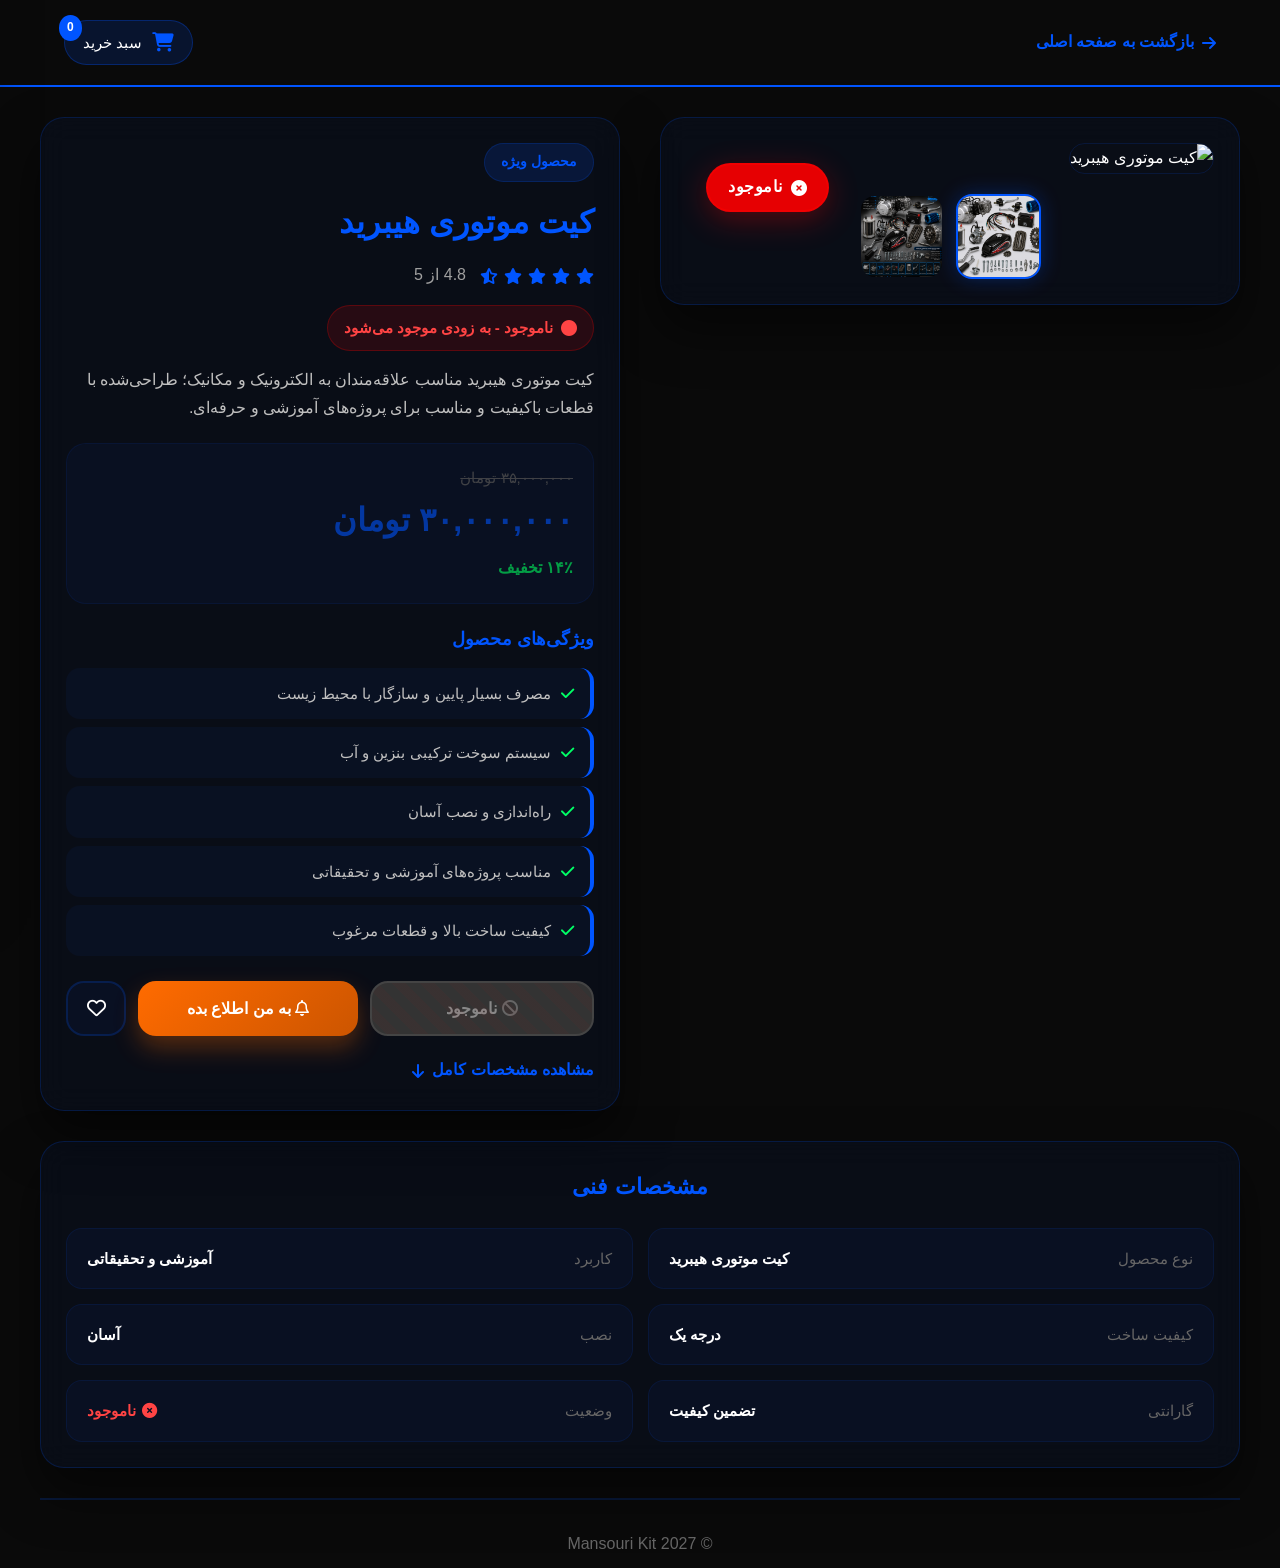
==== commit 251736c4: "Update index.html" ====
--- a/index.html
+++ b/index.html
@@ -1,19 +1,15 @@
-```html
 <!doctype html>
 <html lang="fa" dir="rtl">
   <head>
     <meta charset="UTF-8" />
     <meta name="viewport" content="width=device-width, initial-scale=1.0" />
     <title>کیت موتوری هیبرید | Mansouri Kit</title>
-
     <link
       rel="stylesheet"
       href="https://cdnjs.cloudflare.com/ajax/libs/font-awesome/6.6.0/css/all.min.css"
     />
-
     <link rel="stylesheet" href="style2.css" />
   </head>
-
   <body>
     <!-- ====== TOPBAR ====== -->
     <header class="topbar">
@@ -21,14 +17,12 @@
         <i class="fa-solid fa-arrow-right"></i>
         بازگشت به صفحه اصلی
       </a>
-
       <div class="cart-top" onclick="toggleCart()">
         <i class="fa-solid fa-cart-shopping"></i>
         <span>سبد خرید</span>
         <span class="cart-count" id="cartCount">0</span>
       </div>
     </header>
-
     <!-- ====== PRODUCT PAGE ====== -->
     <main class="product-page">
       <!-- ====== GALLERY ====== -->
@@ -38,14 +32,12 @@
             <i class="fa-solid fa-circle-xmark"></i>
             ناموجود
           </span>
-
           <img
             id="currentImage"
             src="DysYn_nl7XqmMlqPsgMLU.png"
             alt="کیت موتوری هیبرید"
           />
         </div>
-
         <div class="thumbs">
           <img
             src="عکس قطعات کیت.png"
@@ -53,21 +45,13 @@
             class="active"
             onclick="changeImage(this)"
           />
-
-          <img
-            src="پوستر محصول.png"
-            alt=""
-            onclick="changeImage(this)"
-          />
+          <img src="پوستر محصول.png" alt="" onclick="changeImage(this)" />
         </div>
       </section>
-
       <!-- ====== INFO ====== -->
       <section class="info">
         <span class="badge">محصول ویژه</span>
-
         <h1>کیت موتوری هیبرید</h1>
-
         <div class="rating">
           <i class="fa-solid fa-star"></i>
           <i class="fa-solid fa-star"></i>
@@ -76,117 +60,84 @@
           <i class="fa-solid fa-star-half-stroke"></i>
           <span>4.8 از 5</span>
         </div>
-
         <!-- ====== STOCK STATUS ====== -->
         <div class="stock-status">
           <i class="fa-solid fa-circle"></i>
           <span>ناموجود - به زودی موجود می‌شود</span>
         </div>
-
         <p class="short-desc">
           کیت موتوری هیبرید مناسب علاقه‌مندان به الکترونیک و مکانیک؛ طراحی‌شده
           با قطعات باکیفیت و مناسب برای پروژه‌های آموزشی و حرفه‌ای.
         </p>
-
         <div class="price-box">
           <div class="old-price">۳۵,۰۰۰,۰۰۰ تومان</div>
           <div class="price" id="productPrice">۳۰,۰۰۰,۰۰۰ تومان</div>
           <div class="discount">۱۴٪ تخفیف</div>
         </div>
-
         <!-- ====== ویژگی‌ها ====== -->
         <div class="features">
           <h2>ویژگی‌های محصول</h2>
-
           <ul>
             <li>
-              <i class="fa-solid fa-check"></i>
-              مصرف بسیار پایین و سازگار با محیط زیست
+              <i class="fa-solid fa-check"></i> مصرف بسیار پایین و سازگار با
+              محیط زیست
             </li>
-
             <li>
-              <i class="fa-solid fa-check"></i>
-              سیستم سوخت ترکیبی بنزین و آب
+              <i class="fa-solid fa-check"></i> سیستم سوخت ترکیبی بنزین و آب
             </li>
-
+            <li><i class="fa-solid fa-check"></i> راه‌اندازی و نصب آسان</li>
             <li>
-              <i class="fa-solid fa-check"></i>
-              راه‌اندازی و نصب آسان
+              <i class="fa-solid fa-check"></i> مناسب پروژه‌های آموزشی و
+              تحقیقاتی
             </li>
-
             <li>
-              <i class="fa-solid fa-check"></i>
-              مناسب پروژه‌های آموزشی و تحقیقاتی
-            </li>
-
-            <li>
-              <i class="fa-solid fa-check"></i>
-              کیفیت ساخت بالا و قطعات مرغوب
+              <i class="fa-solid fa-check"></i> کیفیت ساخت بالا و قطعات مرغوب
             </li>
           </ul>
         </div>
-
         <div class="actions">
           <button class="buy-btn" id="addToCartBtn" disabled>
             <i class="fa-solid fa-ban"></i>
             ناموجود
           </button>
-
-          <button
-            class="notify-btn"
-            id="notifyBtn"
-            onclick="notifyMe()"
-          >
+          <button class="notify-btn" id="notifyBtn" onclick="notifyMe()">
             <i class="fa-regular fa-bell"></i>
             به من اطلاع بده
           </button>
-
-          <button
-            class="fav-btn"
-            id="favBtn"
-            onclick="toggleFav()"
-          >
+          <button class="fav-btn" id="favBtn" onclick="toggleFav()">
             <i class="fa-regular fa-heart"></i>
           </button>
         </div>
-
         <a href="#specs" class="spec-link">
           مشاهده مشخصات کامل
           <i class="fa-solid fa-arrow-down"></i>
         </a>
       </section>
     </main>
-
     <!-- ====== SPECS ====== -->
     <section class="specs" id="specs">
       <h2>مشخصات فنی</h2>
-
       <div class="spec-grid">
         <div class="spec-item">
           <span>نوع محصول</span>
           <strong>کیت موتوری هیبرید</strong>
         </div>
-
         <div class="spec-item">
           <span>کاربرد</span>
           <strong>آموزشی و تحقیقاتی</strong>
         </div>
-
         <div class="spec-item">
           <span>کیفیت ساخت</span>
           <strong>درجه یک</strong>
         </div>
-
         <div class="spec-item">
           <span>نصب</span>
           <strong>آسان</strong>
         </div>
-
         <div class="spec-item">
           <span>گارانتی</span>
           <strong>تضمین کیفیت</strong>
         </div>
-
         <div class="spec-item">
           <span>وضعیت</span>
           <strong class="out-of-stock-status">
@@ -196,62 +147,41 @@
         </div>
       </div>
     </section>
-
     <!-- ====== CART OVERLAY ====== -->
-    <div
-      class="cart-overlay"
-      id="cartOverlay"
-      onclick="toggleCart()"
-    ></div>
-
+    <div class="cart-overlay" id="cartOverlay" onclick="toggleCart()"></div>
     <!-- ====== CART SIDEBAR ====== -->
     <div class="cart-sidebar" id="cartSidebar">
       <div class="cart-header">
-        <h2>
-          <i class="fa-solid fa-cart-shopping"></i>
-          سبد خرید
-        </h2>
-
+        <h2><i class="fa-solid fa-cart-shopping"></i> سبد خرید</h2>
         <button class="cart-close" onclick="toggleCart()">
           <i class="fa-solid fa-xmark"></i>
         </button>
       </div>
-
       <div class="cart-items" id="cartItems">
         <div class="cart-empty">
           <i class="fa-solid fa-basket-shopping"></i>
           <p>سبد خرید خالی است</p>
         </div>
       </div>
-
       <div class="cart-footer">
         <div class="cart-total">
           <span>جمع کل:</span>
           <span id="cartTotal">۰ تومان</span>
         </div>
-
-        <button
-          class="checkout-btn"
-          id="checkoutBtn"
-          disabled
-        >
-          <i class="fa-solid fa-credit-card"></i>
-          پرداخت و تکمیل خرید
+        <button class="checkout-btn" id="checkoutBtn" disabled>
+          <i class="fa-solid fa-credit-card"></i> پرداخت و تکمیل خرید
         </button>
       </div>
     </div>
-
     <!-- ====== TOAST ====== -->
     <div class="toast" id="toast">
       <i class="fa-solid fa-check-circle"></i>
       <span id="toastMessage">پیام</span>
     </div>
-
     <!-- ====== FOOTER ====== -->
     <footer class="footer">
       <p>© 2027 Mansouri Kit</p>
     </footer>
-
     <!-- ====== SCRIPT ====== -->
     <script>
       // ---- Product Data ----
@@ -261,13 +191,11 @@
         price: 30000000,
         priceFormatted: "۳۰,۰۰۰,۰۰۰ تومان",
         image: "DysYn_nl7XqmMlqPsgMLU.png",
-        inStock: false,
+        inStock: false, // 👈 محصول ناموجود
       };
-
       // ---- Cart State ----
       let cart = [];
       let isCartOpen = false;
-
       // ---- DOM Elements ----
       const cartItemsEl = document.getElementById("cartItems");
       const cartTotalEl = document.getElementById("cartTotal");
@@ -280,49 +208,34 @@
       const toastMessage = document.getElementById("toastMessage");
       const cartSidebar = document.getElementById("cartSidebar");
       const cartOverlay = document.getElementById("cartOverlay");
-
       // ---- Image Gallery ----
       function changeImage(el) {
         document.getElementById("currentImage").src = el.src;
-
         document
           .querySelectorAll(".thumbs img")
           .forEach((img) => img.classList.remove("active"));
-
         el.classList.add("active");
       }
-
       // ---- Toast Notification ----
       let toastTimeout;
-
       function showToast(message, isWarning = false) {
         toastMessage.textContent = message;
-
         const icon = toast.querySelector("i");
-
         if (isWarning) {
-          icon.className =
-            "fa-solid fa-triangle-exclamation warning";
+          icon.className = "fa-solid fa-triangle-exclamation warning";
         } else {
-          icon.className =
-            "fa-solid fa-check-circle";
-        }
-
+          icon.className = "fa-solid fa-check-circle";
+        }
         toast.classList.add("show");
-
         clearTimeout(toastTimeout);
-
         toastTimeout = setTimeout(() => {
           toast.classList.remove("show");
         }, 3000);
       }
-
       // ---- Toggle Favorite ----
       function toggleFav() {
         favBtn.classList.toggle("liked");
-
         const icon = favBtn.querySelector("i");
-
         if (favBtn.classList.contains("liked")) {
           icon.className = "fa-solid fa-heart";
           showToast("❤️ به علاقه‌مندی‌ها اضافه شد");
@@ -330,56 +243,31 @@
           icon.className = "fa-regular fa-heart";
         }
       }
-
       // ---- Notify Me ----
       function notifyMe() {
         if (notifyBtn.classList.contains("notified")) {
           notifyBtn.classList.remove("notified");
-
-          notifyBtn.innerHTML =
-            '<i class="fa-regular fa-bell"></i> به من اطلاع بده';
-
+          notifyBtn.innerHTML = `<i class="fa-regular fa-bell"></i> به من اطلاع بده`;
           showToast("❌ از لیست اطلاع‌رسانی حذف شدید");
         } else {
           notifyBtn.classList.add("notified");
-
-          notifyBtn.innerHTML =
-            '<i class="fa-solid fa-check"></i> ثبت شد!';
-
-          showToast(
-            "🔔 با موجود شدن محصول به شما اطلاع داده می‌شود",
-            true
-          );
-        }
-      }
-
+          notifyBtn.innerHTML = `<i class="fa-solid fa-check"></i> ثبت شد!`;
+          showToast("🔔 با موجود شدن محصول به شما اطلاع داده می‌شود", true);
+        }
+      }
       // ---- Toggle Cart ----
       function toggleCart() {
         isCartOpen = !isCartOpen;
-
-        cartSidebar.classList.toggle(
-          "open",
-          isCartOpen
-        );
-
-        cartOverlay.classList.toggle(
-          "show",
-          isCartOpen
-        );
-
-        document.body.style.overflow =
-          isCartOpen ? "hidden" : "";
-      }
-
+        cartSidebar.classList.toggle("open", isCartOpen);
+        cartOverlay.classList.toggle("show", isCartOpen);
+        document.body.style.overflow = isCartOpen ? "hidden" : "";
+      }
       // ---- Render Cart ----
       function renderCart() {
-        const emptyState = `
-          <div class="cart-empty">
+        const emptyState = `<div class="cart-empty">
             <i class="fa-solid fa-basket-shopping"></i>
             <p>سبد خرید خالی است</p>
-          </div>
-        `;
-
+          </div>`;
         if (cart.length === 0) {
           cartItemsEl.innerHTML = emptyState;
           cartTotalEl.textContent = "۰ تومان";
@@ -387,97 +275,63 @@
           cartCountEl.textContent = "0";
           return;
         }
-
         let html = "";
         let total = 0;
-
         cart.forEach((item, index) => {
           const itemTotal = item.price * item.qty;
           total += itemTotal;
-
           html += `
-            <div class="cart-item">
-              <img src="${item.image}" alt="${item.name}" />
-
-              <div class="cart-item-info">
-                <h4>${item.name}</h4>
-
-                <div class="item-price">
-                  ${item.price.toLocaleString()} تومان
+              <div class="cart-item">
+                <img src="${item.image}" alt="${item.name}" />
+                <div class="cart-item-info">
+                  <h4>${item.name}</h4>
+                  <div class="item-price">${item.price.toLocaleString()} تومان</div>
+                  <div class="cart-item-qty">
+                    <button onclick="updateQty(${index}, -1)">−</button>
+                    <span>${item.qty}</span>
+                    <button onclick="updateQty(${index}, 1)">+</button>
+                  </div>
                 </div>
-
-                <div class="cart-item-qty">
-                  <button onclick="updateQty(${index}, -1)">
-                    −
-                  </button>
-
-                  <span>${item.qty}</span>
-
-                  <button onclick="updateQty(${index}, 1)">
-                    +
-                  </button>
-                </div>
+                <button class="cart-item-remove" onclick="removeItem(${index})">
+                  <i class="fa-solid fa-trash-can"></i>
+                </button>
               </div>
-
-              <button
-                class="cart-item-remove"
-                onclick="removeItem(${index})"
-              >
-                <i class="fa-solid fa-trash-can"></i>
-              </button>
-            </div>
-          `;
+            `;
         });
-
         cartItemsEl.innerHTML = html;
-
-        cartTotalEl.textContent =
-          total.toLocaleString() + " تومان";
-
+        cartTotalEl.textContent = total.toLocaleString() + " تومان";
         checkoutBtn.disabled = false;
-
-        cartCountEl.textContent =
-          cart.reduce((sum, i) => sum + i.qty, 0);
-      }
-
+        cartCountEl.textContent = cart.reduce((sum, i) => sum + i.qty, 0);
+      }
       // ---- Update Quantity ----
       function updateQty(index, change) {
         if (cart[index].qty + change <= 0) {
           removeItem(index);
           return;
         }
-
         cart[index].qty += change;
-
         renderCart();
         saveCart();
       }
-
       // ---- Remove Item ----
       function removeItem(index) {
         cart.splice(index, 1);
-
         renderCart();
         saveCart();
-
         if (cart.length === 0) {
           showToast("🛒 سبد خرید خالی شد");
         } else {
           showToast("🗑️ محصول از سبد خرید حذف شد");
         }
       }
-
+      // ---- Add to Cart (غیرفعال - محصول ناموجود) ----
+      // تابع addToCart غیرفعال شده چون محصول ناموجود است
       // ---- Save/Load Cart ----
       function saveCart() {
-        localStorage.setItem(
-          "cart",
-          JSON.stringify(cart)
-        );
-      }
-
+        localStorage.setItem("cart", JSON.stringify(cart));
+      }
       function loadCart() {
         const saved = localStorage.getItem("cart");
-
         if (saved) {
           try {
             cart = JSON.parse(saved);
@@ -487,66 +341,40 @@
           }
         }
       }
-
       // ---- Checkout ----
-      checkoutBtn.addEventListener(
-        "click",
-        function () {
-          if (cart.length === 0) return;
-
-          const total = cart.reduce(
-            (sum, i) => sum + i.price * i.qty,
-            0
-          );
-
-          showToast(
-            "🧾 سفارش شما با مبلغ " +
-              total.toLocaleString() +
-              " تومان ثبت شد! ممنون از خرید شما 🙏"
-          );
-
-          cart = [];
-
-          renderCart();
-          saveCart();
-          toggleCart();
-        }
-      );
-
+      checkoutBtn.addEventListener("click", function () {
+        if (cart.length === 0) return;
+        const total = cart.reduce((sum, i) => sum + i.price * i.qty, 0);
+        showToast(
+          "🧾 سفارش شما با مبلغ " +
+            total.toLocaleString() +
+            " تومان ثبت شد! ممنون از خرید شما 🙏",
+        );
+        cart = [];
+        renderCart();
+        saveCart();
+        toggleCart();
+      });
       // ---- Init ----
       loadCart();
-
       // ---- Close cart with ESC ----
-      document.addEventListener(
-        "keydown",
-        function (e) {
-          if (
-            e.key === "Escape" &&
-            isCartOpen
-          ) {
-            toggleCart();
-          }
-        }
-      );
+      document.addEventListener("keydown", function (e) {
+        if (e.key === "Escape" && isCartOpen) {
+          toggleCart();
+        }
+      });
+      // ---- Disable add to cart on load ----
+      // دکمه افزودن به سبد خرید قبلاً با disabled غیرفعال شده
     </script>
 
-    <!-- ====== ACCESSIBILITY WIDGET ====== -->
+    <!-- ====== Accessibility Widget (acsbapp) ====== -->
     <script>
-      (function () {
-        var s = document.createElement("script");
-        var h =
-          document.querySelector("head") ||
-          document.body;
-
-        s.src =
-          "https://acsbapp.com/apps/app/dist/js/app.js";
-
+      (function(){
+        var s = document.createElement('script');
+        var h = document.querySelector('head') || document.body;
+        s.src = 'https://acsbapp.com/apps/app/dist/js/app.js';
         s.async = true;
-
-        s.onload = function () {
-          acsbJS.init();
-        };
-
+        s.onload = function(){ acsbJS.init(); };
         h.appendChild(s);
       })();
     </script>
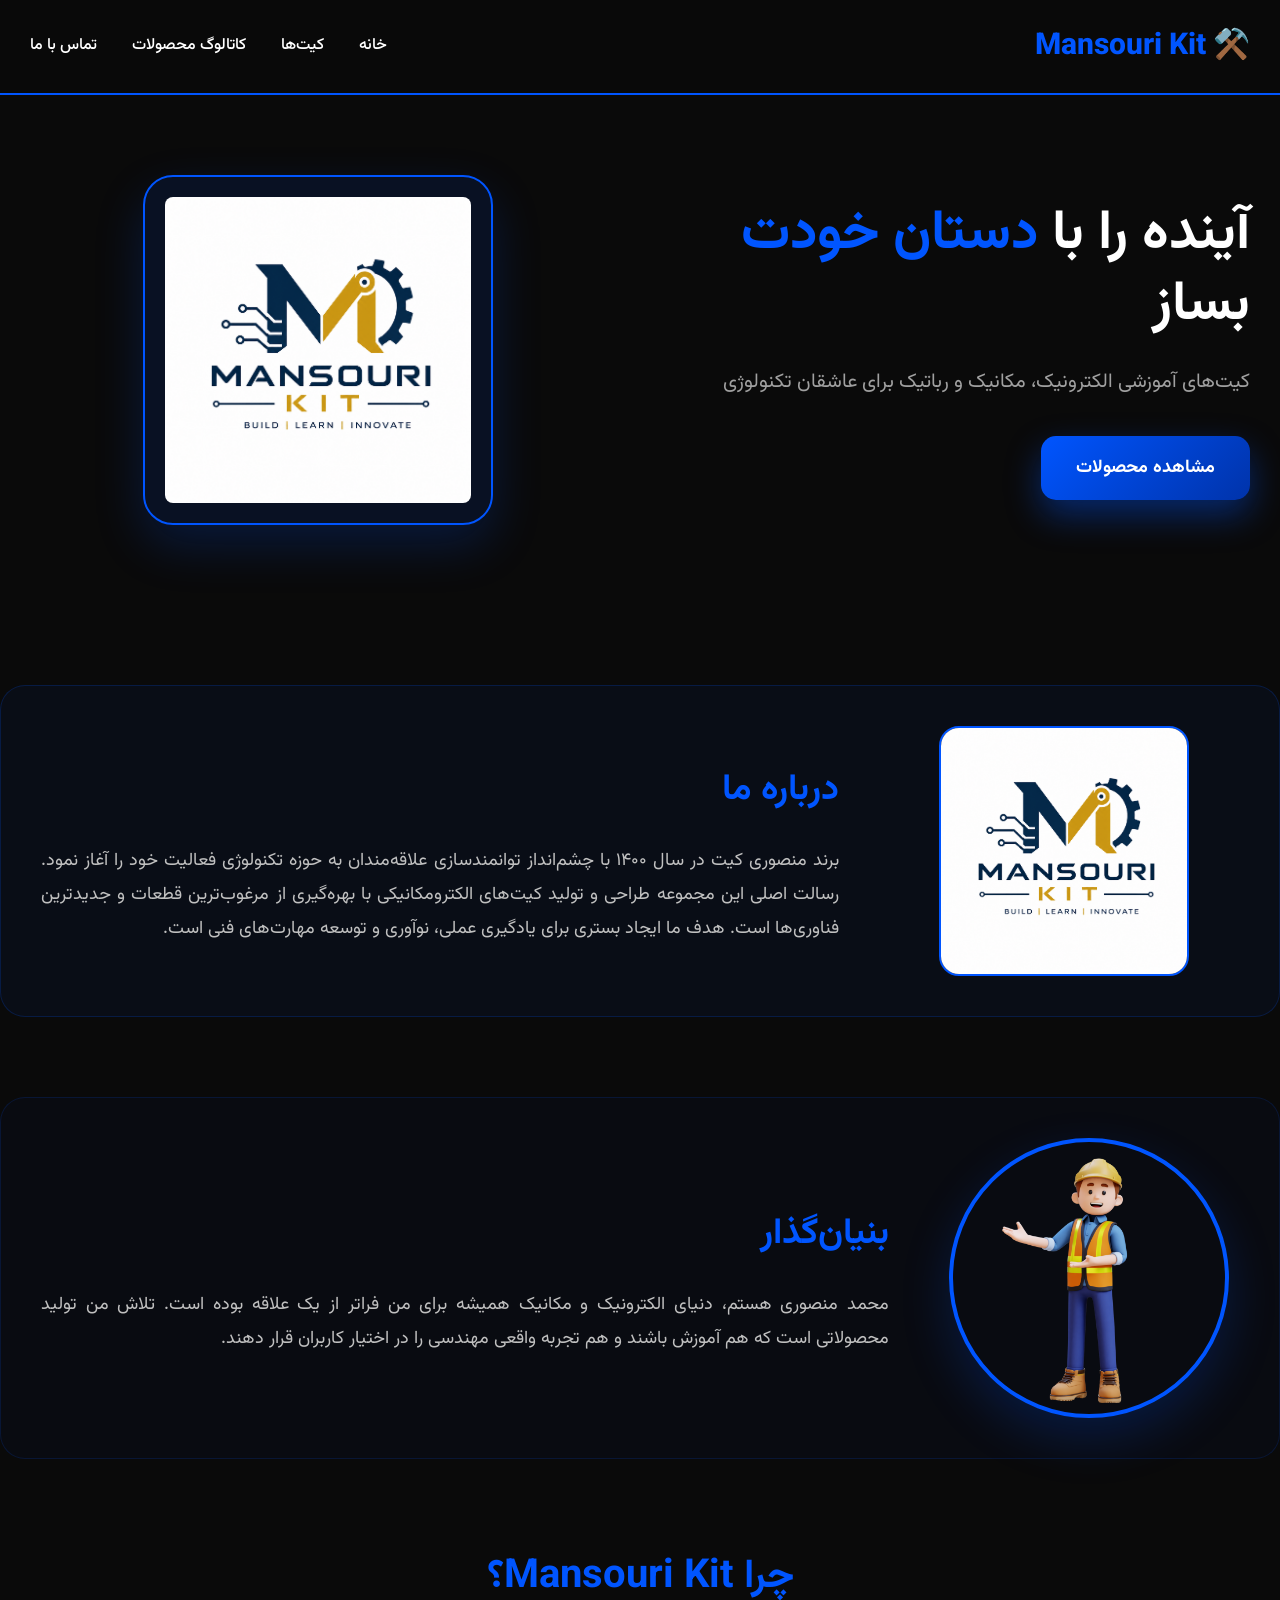
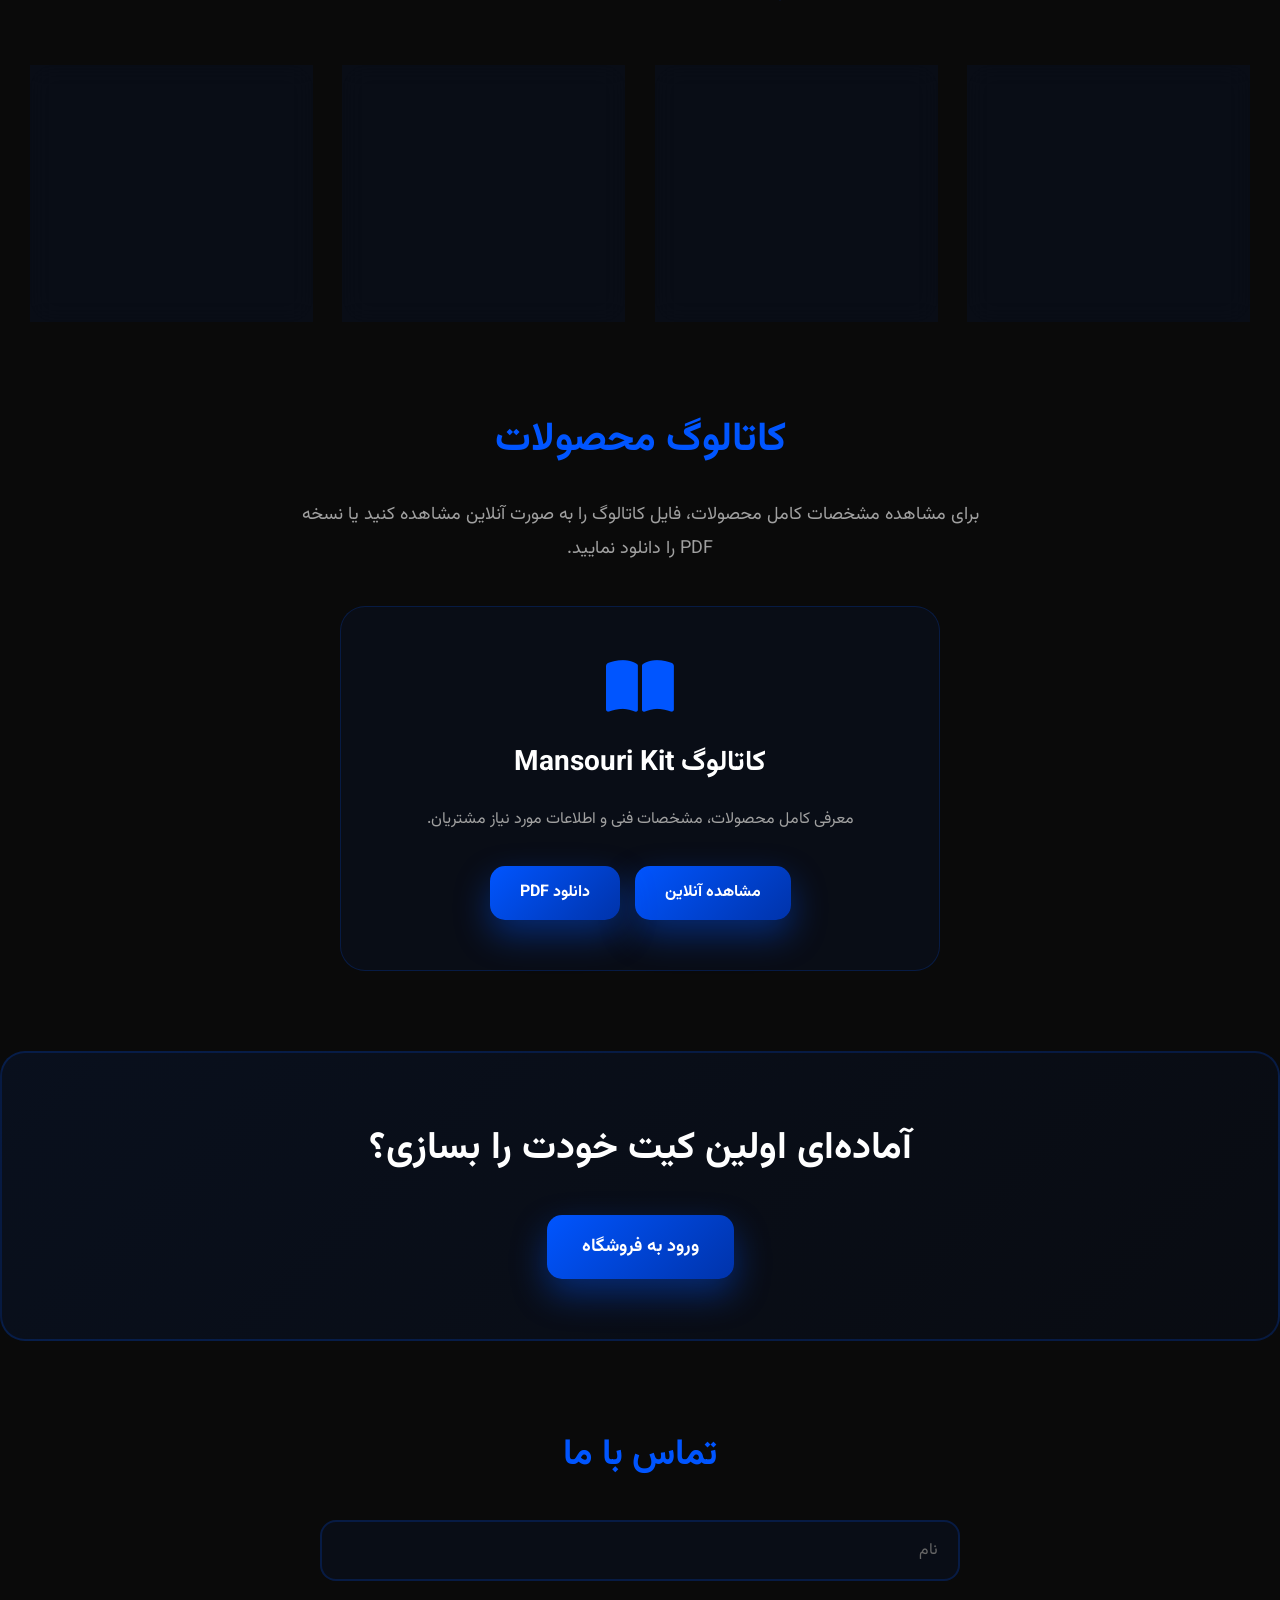
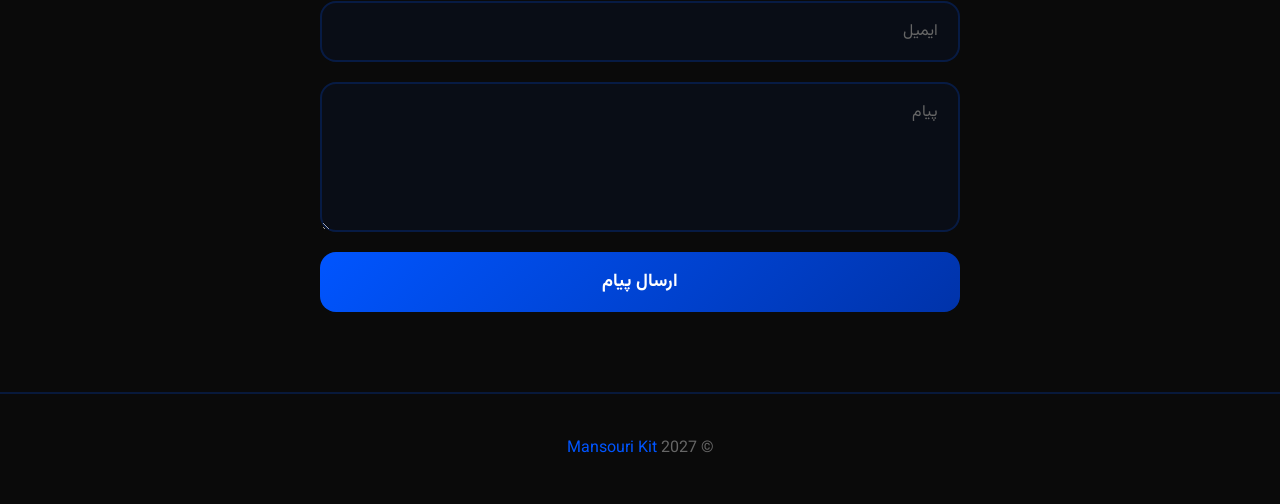
==== commit 5a8584f7: "Update index.html" ====
--- a/index.html
+++ b/index.html
@@ -3,380 +3,164 @@
   <head>
     <meta charset="UTF-8" />
     <meta name="viewport" content="width=device-width, initial-scale=1.0" />
-    <title>کیت موتوری هیبرید | Mansouri Kit</title>
+    <title>Mansouri Kit</title>
+
+    <!-- ====== FONTS ====== -->
+    <link rel="preconnect" href="https://fonts.googleapis.com" />
+    <link
+      href="https://fonts.googleapis.com/css2?family=Vazirmatn:wght@300;400;500;700;800&display=swap"
+      rel="stylesheet"
+    />
     <link
       rel="stylesheet"
       href="https://cdnjs.cloudflare.com/ajax/libs/font-awesome/6.6.0/css/all.min.css"
     />
-    <link rel="stylesheet" href="style2.css" />
+
+    <link rel="stylesheet" href="style.css" />
   </head>
+
   <body>
-    <!-- ====== TOPBAR ====== -->
-    <header class="topbar">
-      <a href="index.html" class="back-link">
-        <i class="fa-solid fa-arrow-right"></i>
-        بازگشت به صفحه اصلی
-      </a>
-      <div class="cart-top" onclick="toggleCart()">
-        <i class="fa-solid fa-cart-shopping"></i>
-        <span>سبد خرید</span>
-        <span class="cart-count" id="cartCount">0</span>
+    <!-- ====== HEADER ====== -->
+    <header>
+      <nav class="navbar">
+        <h1 class="logo">⚒️ Mansouri Kit</h1>
+        <ul>
+          <li><a href="#">خانه</a></li>
+          <li><a href="kit.html">کیت‌ها</a></li>
+          <li><a href="#catalog">کاتالوگ محصولات</a></li>
+          <li><a href="#contact">تماس با ما</a></li>
+        </ul>
+      </nav>
+    </header>
+
+    <!-- ====== HERO ====== -->
+    <section class="hero">
+      <div class="hero-text">
+        <h2>آینده را با <span>دستان خودت</span> بساز</h2>
+        <p>کیت‌های آموزشی الکترونیک، مکانیک و رباتیک برای عاشقان تکنولوژی</p>
+        <a href="kit.html" class="btn">مشاهده محصولات</a>
       </div>
-    </header>
-    <!-- ====== PRODUCT PAGE ====== -->
-    <main class="product-page">
-      <!-- ====== GALLERY ====== -->
-      <section class="gallery">
-        <div class="main-image">
-          <span class="out-of-stock-badge">
-            <i class="fa-solid fa-circle-xmark"></i>
-            ناموجود
-          </span>
-          <img
-            id="currentImage"
-            src="DysYn_nl7XqmMlqPsgMLU.png"
-            alt="کیت موتوری هیبرید"
-          />
+      <div class="hero-image">
+        <img
+          src="ChatGPT Image ۲۲ خرداد ۱۴۰۵، ۱۸_۴۱_۱۹.png"
+          alt="Mansouri Kit"
+        />
+      </div>
+    </section>
+
+    <!-- ====== ABOUT ====== -->
+    <section class="about">
+      <div class="about-image">
+        <img
+          src="ChatGPT Image ۲۲ خرداد ۱۴۰۵، ۱۸_۴۱_۱۹.png"
+          alt="About Mansouri Kit"
+        />
+      </div>
+      <div class="about-text">
+        <h2>درباره ما</h2>
+        <p>
+          برند منصوری کیت در سال ۱۴۰۰ با چشم‌انداز توانمندسازی علاقه‌مندان به
+          حوزه تکنولوژی فعالیت خود را آغاز نمود. رسالت اصلی این مجموعه طراحی و
+          تولید کیت‌های الکترومکانیکی با بهره‌گیری از مرغوب‌ترین قطعات و
+          جدیدترین فناوری‌ها است. هدف ما ایجاد بستری برای یادگیری عملی، نوآوری و
+          توسعه مهارت‌های فنی است.
+        </p>
+      </div>
+    </section>
+
+    <!-- ====== FOUNDER ====== -->
+    <section class="founder">
+      <div>
+        <img
+          src="3d-construction-worker-character-presenting-to-the-right-pose-free-png.png"
+          alt="محمد منصوری - بنیان‌گذار"
+        />
+      </div>
+      <div>
+        <h2>بنیان‌گذار</h2>
+        <p>
+          محمد منصوری هستم، دنیای الکترونیک و مکانیک همیشه برای من
+          فراتر از یک علاقه بوده است. تلاش من تولید محصولاتی است که هم آموزش
+          باشند و هم تجربه واقعی مهندسی را در اختیار کاربران قرار دهند.
+        </p>
+      </div>
+    </section>
+
+    <!-- ====== FEATURES ====== -->
+    <section class="features">
+      <h2>چرا Mansouri Kit؟</h2>
+      <div class="cards">
+        <div class="card">
+          <i class="fa-solid fa-microchip"></i>
+          <h3>کیفیت بالا</h3>
+          <p>استفاده از بهترین قطعات الکترومکانیکی</p>
         </div>
-        <div class="thumbs">
-          <img
-            src="عکس قطعات کیت.png"
-            alt=""
-            class="active"
-            onclick="changeImage(this)"
-          />
-          <img src="پوستر محصول.png" alt="" onclick="changeImage(this)" />
+        <div class="card">
+          <i class="fa-solid fa-gear"></i>
+          <h3>طراحی مهندسی</h3>
+          <p>طراحی شده بر اساس نیاز واقعی کاربران</p>
         </div>
-      </section>
-      <!-- ====== INFO ====== -->
-      <section class="info">
-        <span class="badge">محصول ویژه</span>
-        <h1>کیت موتوری هیبرید</h1>
-        <div class="rating">
-          <i class="fa-solid fa-star"></i>
-          <i class="fa-solid fa-star"></i>
-          <i class="fa-solid fa-star"></i>
-          <i class="fa-solid fa-star"></i>
-          <i class="fa-solid fa-star-half-stroke"></i>
-          <span>4.8 از 5</span>
+        <div class="card">
+          <i class="fa-solid fa-graduation-cap"></i>
+          <h3>آموزش کامل</h3>
+          <p>همراه با آموزش و مستندات کامل</p>
         </div>
-        <!-- ====== STOCK STATUS ====== -->
-        <div class="stock-status">
-          <i class="fa-solid fa-circle"></i>
-          <span>ناموجود - به زودی موجود می‌شود</span>
-        </div>
-        <p class="short-desc">
-          کیت موتوری هیبرید مناسب علاقه‌مندان به الکترونیک و مکانیک؛ طراحی‌شده
-          با قطعات باکیفیت و مناسب برای پروژه‌های آموزشی و حرفه‌ای.
-        </p>
-        <div class="price-box">
-          <div class="old-price">۳۵,۰۰۰,۰۰۰ تومان</div>
-          <div class="price" id="productPrice">۳۰,۰۰۰,۰۰۰ تومان</div>
-          <div class="discount">۱۴٪ تخفیف</div>
-        </div>
-        <!-- ====== ویژگی‌ها ====== -->
-        <div class="features">
-          <h2>ویژگی‌های محصول</h2>
-          <ul>
-            <li>
-              <i class="fa-solid fa-check"></i> مصرف بسیار پایین و سازگار با
-              محیط زیست
-            </li>
-            <li>
-              <i class="fa-solid fa-check"></i> سیستم سوخت ترکیبی بنزین و آب
-            </li>
-            <li><i class="fa-solid fa-check"></i> راه‌اندازی و نصب آسان</li>
-            <li>
-              <i class="fa-solid fa-check"></i> مناسب پروژه‌های آموزشی و
-              تحقیقاتی
-            </li>
-            <li>
-              <i class="fa-solid fa-check"></i> کیفیت ساخت بالا و قطعات مرغوب
-            </li>
-          </ul>
-        </div>
-        <div class="actions">
-          <button class="buy-btn" id="addToCartBtn" disabled>
-            <i class="fa-solid fa-ban"></i>
-            ناموجود
-          </button>
-          <button class="notify-btn" id="notifyBtn" onclick="notifyMe()">
-            <i class="fa-regular fa-bell"></i>
-            به من اطلاع بده
-          </button>
-          <button class="fav-btn" id="favBtn" onclick="toggleFav()">
-            <i class="fa-regular fa-heart"></i>
-          </button>
-        </div>
-        <a href="#specs" class="spec-link">
-          مشاهده مشخصات کامل
-          <i class="fa-solid fa-arrow-down"></i>
-        </a>
-      </section>
-    </main>
-    <!-- ====== SPECS ====== -->
-    <section class="specs" id="specs">
-      <h2>مشخصات فنی</h2>
-      <div class="spec-grid">
-        <div class="spec-item">
-          <span>نوع محصول</span>
-          <strong>کیت موتوری هیبرید</strong>
-        </div>
-        <div class="spec-item">
-          <span>کاربرد</span>
-          <strong>آموزشی و تحقیقاتی</strong>
-        </div>
-        <div class="spec-item">
-          <span>کیفیت ساخت</span>
-          <strong>درجه یک</strong>
-        </div>
-        <div class="spec-item">
-          <span>نصب</span>
-          <strong>آسان</strong>
-        </div>
-        <div class="spec-item">
-          <span>گارانتی</span>
-          <strong>تضمین کیفیت</strong>
-        </div>
-        <div class="spec-item">
-          <span>وضعیت</span>
-          <strong class="out-of-stock-status">
-            <i class="fa-solid fa-circle-xmark"></i>
-            ناموجود
-          </strong>
+        <div class="card">
+          <i class="fa-solid fa-money-bill-wave"></i>
+          <h3>قیمت اقتصادی</h3>
+          <p>بهترین کیفیت با مناسب‌ترین قیمت</p>
         </div>
       </div>
     </section>
-    <!-- ====== CART OVERLAY ====== -->
-    <div class="cart-overlay" id="cartOverlay" onclick="toggleCart()"></div>
-    <!-- ====== CART SIDEBAR ====== -->
-    <div class="cart-sidebar" id="cartSidebar">
-      <div class="cart-header">
-        <h2><i class="fa-solid fa-cart-shopping"></i> سبد خرید</h2>
-        <button class="cart-close" onclick="toggleCart()">
-          <i class="fa-solid fa-xmark"></i>
-        </button>
-      </div>
-      <div class="cart-items" id="cartItems">
-        <div class="cart-empty">
-          <i class="fa-solid fa-basket-shopping"></i>
-          <p>سبد خرید خالی است</p>
+
+    <!-- ====== PRODUCT CATALOG ====== -->
+    <section id="catalog" class="catalog">
+      <h2>کاتالوگ محصولات</h2>
+      <p>
+        برای مشاهده مشخصات کامل محصولات، فایل کاتالوگ را به صورت آنلاین مشاهده
+        کنید یا نسخه PDF را دانلود نمایید.
+      </p>
+      <div class="catalog-box">
+        <div class="catalog-card">
+          <i class="fa-solid fa-book-open"></i>
+          <h3>کاتالوگ Mansouri Kit</h3>
+          <p>معرفی کامل محصولات، مشخصات فنی و اطلاعات مورد نیاز مشتریان.</p>
+          <div class="catalog-buttons">
+            <a
+              href="کیت موتوری هیبرید =کاتالوگ (2).pdf"
+              target="_blank"
+              class="btn"
+            >
+              مشاهده آنلاین
+            </a>
+            <a href="کیت موتوری هیبرید =کاتالوگ (2).pdf" download class="btn">
+              دانلود PDF
+            </a>
+          </div>
         </div>
       </div>
-      <div class="cart-footer">
-        <div class="cart-total">
-          <span>جمع کل:</span>
-          <span id="cartTotal">۰ تومان</span>
-        </div>
-        <button class="checkout-btn" id="checkoutBtn" disabled>
-          <i class="fa-solid fa-credit-card"></i> پرداخت و تکمیل خرید
-        </button>
-      </div>
-    </div>
-    <!-- ====== TOAST ====== -->
-    <div class="toast" id="toast">
-      <i class="fa-solid fa-check-circle"></i>
-      <span id="toastMessage">پیام</span>
-    </div>
+    </section>
+
+    <!-- ====== CTA ====== -->
+    <section class="cta">
+      <h2>آماده‌ای اولین کیت خودت را بسازی؟</h2>
+      <a href="kit.html" class="btn">ورود به فروشگاه</a>
+    </section>
+
+    <!-- ====== CONTACT ====== -->
+    <section id="contact" class="contact">
+      <h2>تماس با ما</h2>
+      <form>
+        <input type="text" placeholder="نام" />
+        <input type="email" placeholder="ایمیل" />
+        <textarea placeholder="پیام"></textarea>
+        <button type="submit">ارسال پیام</button>
+      </form>
+    </section>
+
     <!-- ====== FOOTER ====== -->
-    <footer class="footer">
-      <p>© 2027 Mansouri Kit</p>
+    <footer>
+      <p>© 2027 <span>Mansouri Kit</span></p>
     </footer>
-    <!-- ====== SCRIPT ====== -->
-    <script>
-      // ---- Product Data ----
-      const product = {
-        id: 1,
-        name: "کیت موتوری هیبرید",
-        price: 30000000,
-        priceFormatted: "۳۰,۰۰۰,۰۰۰ تومان",
-        image: "DysYn_nl7XqmMlqPsgMLU.png",
-        inStock: false, // 👈 محصول ناموجود
-      };
-      // ---- Cart State ----
-      let cart = [];
-      let isCartOpen = false;
-      // ---- DOM Elements ----
-      const cartItemsEl = document.getElementById("cartItems");
-      const cartTotalEl = document.getElementById("cartTotal");
-      const cartCountEl = document.getElementById("cartCount");
-      const checkoutBtn = document.getElementById("checkoutBtn");
-      const addToCartBtn = document.getElementById("addToCartBtn");
-      const notifyBtn = document.getElementById("notifyBtn");
-      const favBtn = document.getElementById("favBtn");
-      const toast = document.getElementById("toast");
-      const toastMessage = document.getElementById("toastMessage");
-      const cartSidebar = document.getElementById("cartSidebar");
-      const cartOverlay = document.getElementById("cartOverlay");
-      // ---- Image Gallery ----
-      function changeImage(el) {
-        document.getElementById("currentImage").src = el.src;
-        document
-          .querySelectorAll(".thumbs img")
-          .forEach((img) => img.classList.remove("active"));
-        el.classList.add("active");
-      }
-      // ---- Toast Notification ----
-      let toastTimeout;
-      function showToast(message, isWarning = false) {
-        toastMessage.textContent = message;
-        const icon = toast.querySelector("i");
-        if (isWarning) {
-          icon.className = "fa-solid fa-triangle-exclamation warning";
-        } else {
-          icon.className = "fa-solid fa-check-circle";
-        }
-        toast.classList.add("show");
-        clearTimeout(toastTimeout);
-        toastTimeout = setTimeout(() => {
-          toast.classList.remove("show");
-        }, 3000);
-      }
-      // ---- Toggle Favorite ----
-      function toggleFav() {
-        favBtn.classList.toggle("liked");
-        const icon = favBtn.querySelector("i");
-        if (favBtn.classList.contains("liked")) {
-          icon.className = "fa-solid fa-heart";
-          showToast("❤️ به علاقه‌مندی‌ها اضافه شد");
-        } else {
-          icon.className = "fa-regular fa-heart";
-        }
-      }
-      // ---- Notify Me ----
-      function notifyMe() {
-        if (notifyBtn.classList.contains("notified")) {
-          notifyBtn.classList.remove("notified");
-          notifyBtn.innerHTML = `<i class="fa-regular fa-bell"></i> به من اطلاع بده`;
-          showToast("❌ از لیست اطلاع‌رسانی حذف شدید");
-        } else {
-          notifyBtn.classList.add("notified");
-          notifyBtn.innerHTML = `<i class="fa-solid fa-check"></i> ثبت شد!`;
-          showToast("🔔 با موجود شدن محصول به شما اطلاع داده می‌شود", true);
-        }
-      }
-      // ---- Toggle Cart ----
-      function toggleCart() {
-        isCartOpen = !isCartOpen;
-        cartSidebar.classList.toggle("open", isCartOpen);
-        cartOverlay.classList.toggle("show", isCartOpen);
-        document.body.style.overflow = isCartOpen ? "hidden" : "";
-      }
-      // ---- Render Cart ----
-      function renderCart() {
-        const emptyState = `<div class="cart-empty">
-            <i class="fa-solid fa-basket-shopping"></i>
-            <p>سبد خرید خالی است</p>
-          </div>`;
-        if (cart.length === 0) {
-          cartItemsEl.innerHTML = emptyState;
-          cartTotalEl.textContent = "۰ تومان";
-          checkoutBtn.disabled = true;
-          cartCountEl.textContent = "0";
-          return;
-        }
-        let html = "";
-        let total = 0;
-        cart.forEach((item, index) => {
-          const itemTotal = item.price * item.qty;
-          total += itemTotal;
-          html += `
-              <div class="cart-item">
-                <img src="${item.image}" alt="${item.name}" />
-                <div class="cart-item-info">
-                  <h4>${item.name}</h4>
-                  <div class="item-price">${item.price.toLocaleString()} تومان</div>
-                  <div class="cart-item-qty">
-                    <button onclick="updateQty(${index}, -1)">−</button>
-                    <span>${item.qty}</span>
-                    <button onclick="updateQty(${index}, 1)">+</button>
-                  </div>
-                </div>
-                <button class="cart-item-remove" onclick="removeItem(${index})">
-                  <i class="fa-solid fa-trash-can"></i>
-                </button>
-              </div>
-            `;
-        });
-        cartItemsEl.innerHTML = html;
-        cartTotalEl.textContent = total.toLocaleString() + " تومان";
-        checkoutBtn.disabled = false;
-        cartCountEl.textContent = cart.reduce((sum, i) => sum + i.qty, 0);
-      }
-      // ---- Update Quantity ----
-      function updateQty(index, change) {
-        if (cart[index].qty + change <= 0) {
-          removeItem(index);
-          return;
-        }
-        cart[index].qty += change;
-        renderCart();
-        saveCart();
-      }
-      // ---- Remove Item ----
-      function removeItem(index) {
-        cart.splice(index, 1);
-        renderCart();
-        saveCart();
-        if (cart.length === 0) {
-          showToast("🛒 سبد خرید خالی شد");
-        } else {
-          showToast("🗑️ محصول از سبد خرید حذف شد");
-        }
-      }
-      // ---- Add to Cart (غیرفعال - محصول ناموجود) ----
-      // تابع addToCart غیرفعال شده چون محصول ناموجود است
-      // ---- Save/Load Cart ----
-      function saveCart() {
-        localStorage.setItem("cart", JSON.stringify(cart));
-      }
-      function loadCart() {
-        const saved = localStorage.getItem("cart");
-        if (saved) {
-          try {
-            cart = JSON.parse(saved);
-            renderCart();
-          } catch (e) {
-            cart = [];
-          }
-        }
-      }
-      // ---- Checkout ----
-      checkoutBtn.addEventListener("click", function () {
-        if (cart.length === 0) return;
-        const total = cart.reduce((sum, i) => sum + i.price * i.qty, 0);
-        showToast(
-          "🧾 سفارش شما با مبلغ " +
-            total.toLocaleString() +
-            " تومان ثبت شد! ممنون از خرید شما 🙏",
-        );
-        cart = [];
-        renderCart();
-        saveCart();
-        toggleCart();
-      });
-      // ---- Init ----
-      loadCart();
-      // ---- Close cart with ESC ----
-      document.addEventListener("keydown", function (e) {
-        if (e.key === "Escape" && isCartOpen) {
-          toggleCart();
-        }
-      });
-      // ---- Disable add to cart on load ----
-      // دکمه افزودن به سبد خرید قبلاً با disabled غیرفعال شده
-    </script>
-
-    <!-- ====== Accessibility Widget (acsbapp) ====== -->
-    <script>
-      (function(){
-        var s = document.createElement('script');
-        var h = document.querySelector('head') || document.body;
-        s.src = 'https://acsbapp.com/apps/app/dist/js/app.js';
-        s.async = true;
-        s.onload = function(){ acsbJS.init(); };
-        h.appendChild(s);
-      })();
-    </script>
   </body>
 </html>
--- a/style.css
+++ b/style.css
@@ -0,0 +1,665 @@
+/*========================================
+  RESET & BASE
+========================================*/
+* {
+  margin: 0;
+  padding: 0;
+  box-sizing: border-box;
+}
+
+html {
+  scroll-behavior: smooth;
+}
+
+body {
+  font-family: "Vazirmatn", sans-serif;
+  direction: rtl;
+  background: #0a0a0a;
+  color: #ffffff;
+  line-height: 1.9;
+  overflow-x: hidden;
+}
+
+/*========================================
+  SCROLLBAR
+========================================*/
+::-webkit-scrollbar {
+  width: 10px;
+}
+
+::-webkit-scrollbar-track {
+  background: #0a0a0a;
+}
+
+::-webkit-scrollbar-thumb {
+  background: #0055ff;
+  border-radius: 10px;
+}
+
+::-webkit-scrollbar-thumb:hover {
+  background: #0033aa;
+}
+
+/*========================================
+  HEADER / NAVBAR
+========================================*/
+header {
+  position: sticky;
+  top: 0;
+  z-index: 1000;
+  backdrop-filter: blur(18px);
+  background: rgba(10, 10, 10, 0.95);
+  border-bottom: 2px solid #0055ff;
+}
+
+.navbar {
+  max-width: 1300px;
+  margin: 0 auto;
+  padding: 18px 30px;
+  display: flex;
+  justify-content: space-between;
+  align-items: center;
+}
+
+.logo {
+  font-size: 30px;
+  color: #0055ff;
+  font-weight: 800;
+}
+
+.navbar ul {
+  display: flex;
+  list-style: none;
+  gap: 35px;
+}
+
+.navbar a {
+  text-decoration: none;
+  color: #ffffff;
+  font-weight: 500;
+  transition: 0.35s;
+  position: relative;
+}
+
+.navbar a::after {
+  content: "";
+  position: absolute;
+  bottom: -8px;
+  right: 0;
+  width: 0;
+  height: 3px;
+  background: #0055ff;
+  transition: 0.35s;
+}
+
+.navbar a:hover {
+  color: #0055ff;
+}
+
+.navbar a:hover::after {
+  width: 100%;
+}
+
+/*========================================
+  BUTTON
+========================================*/
+.btn {
+  display: inline-block;
+  padding: 15px 35px;
+  background: linear-gradient(135deg, #0055ff, #0033aa);
+  border-radius: 15px;
+  color: #ffffff;
+  font-size: 18px;
+  text-decoration: none;
+  transition: 0.35s;
+  box-shadow: 0 15px 35px rgba(0, 85, 255, 0.4);
+  border: none;
+  cursor: pointer;
+  font-weight: 700;
+  font-family: "Vazirmatn", sans-serif;
+}
+
+.btn:hover {
+  transform: translateY(-5px);
+  box-shadow: 0 20px 45px rgba(0, 85, 255, 0.6);
+  background: linear-gradient(135deg, #0066ff, #0044cc);
+}
+
+/*========================================
+  HERO
+========================================*/
+.hero {
+  max-width: 1300px;
+  margin: 0 auto;
+  padding: 80px 30px;
+  display: grid;
+  grid-template-columns: 1fr 1fr;
+  align-items: center;
+  gap: 70px;
+}
+
+.hero-text h2 {
+  font-size: 55px;
+  margin-bottom: 20px;
+  line-height: 1.3;
+  color: #ffffff;
+}
+
+.hero-text h2 span {
+  color: #0055ff;
+}
+
+.hero-text p {
+  font-size: 20px;
+  color: #a0a0a0;
+  margin-bottom: 35px;
+}
+
+.hero-image {
+  display: flex;
+  justify-content: center;
+}
+
+.hero-image img {
+  width: 350px;
+  height: 350px;
+  object-fit: cover;
+  border-radius: 30px;
+  background: rgba(0, 85, 255, 0.1);
+  padding: 20px;
+  border: 2px solid #0055ff;
+  box-shadow: 0 20px 50px rgba(0, 85, 255, 0.2);
+  transition: 0.4s;
+}
+
+.hero-image img:hover {
+  transform: translateY(-10px);
+  box-shadow: 0 30px 60px rgba(0, 85, 255, 0.3);
+}
+
+/*========================================
+  ABOUT
+========================================*/
+.about {
+  max-width: 1300px;
+  margin: 80px auto;
+  display: grid;
+  grid-template-columns: 350px 1fr;
+  gap: 50px;
+  align-items: center;
+  padding: 40px;
+  background: rgba(0, 85, 255, 0.05);
+  border: 1px solid rgba(0, 85, 255, 0.2);
+  border-radius: 25px;
+}
+
+.about img {
+  width: 250px;
+  display: block;
+  margin: 0 auto;
+  border-radius: 20px;
+  border: 2px solid #0055ff;
+}
+
+.about h2 {
+  font-size: 36px;
+  margin-bottom: 20px;
+  color: #0055ff;
+}
+
+.about p {
+  color: #c0c0c0;
+  font-size: 18px;
+  text-align: justify;
+}
+
+/*========================================
+  FOUNDER
+========================================*/
+.founder {
+  max-width: 1300px;
+  margin: 80px auto;
+  display: grid;
+  grid-template-columns: 300px 1fr;
+  gap: 50px;
+  align-items: center;
+  padding: 40px;
+  background: rgba(0, 85, 255, 0.03);
+  border-radius: 25px;
+  border: 1px solid rgba(0, 85, 255, 0.15);
+}
+
+.founder img {
+  width: 100%;
+  max-width: 280px;
+  border-radius: 50%;
+  display: block;
+  margin: 0 auto;
+  border: 4px solid #0055ff;
+  box-shadow: 0 20px 50px rgba(0, 85, 255, 0.2);
+}
+
+.founder h2 {
+  font-size: 36px;
+  margin-bottom: 20px;
+  color: #0055ff;
+}
+
+.founder p {
+  color: #c0c0c0;
+  font-size: 18px;
+  text-align: justify;
+}
+
+/*========================================
+  FEATURES / CARDS
+========================================*/
+.features {
+  max-width: 1300px;
+  margin: 80px auto;
+  text-align: center;
+  padding: 0 30px;
+}
+
+.features > h2 {
+  font-size: 40px;
+  color: #0055ff;
+  margin-bottom: 50px;
+}
+
+.cards {
+  display: grid;
+  grid-template-columns: repeat(4, 1fr);
+  gap: 30px;
+}
+
+.card {
+  background: rgba(0, 85, 255, 0.05);
+  backdrop-filter: blur(12px);
+  padding: 35px 25px;
+  border-radius: 25px;
+  border: 1px solid rgba(0, 85, 255, 0.15);
+  transition: 0.4s;
+}
+
+.card:hover {
+  transform: translateY(-10px);
+  background: rgba(0, 85, 255, 0.12);
+  border-color: #0055ff;
+  box-shadow: 0 20px 40px rgba(0, 85, 255, 0.15);
+}
+
+.card i {
+  font-size: 50px;
+  color: #0055ff;
+  margin-bottom: 20px;
+}
+
+.card h3 {
+  font-size: 22px;
+  margin-bottom: 12px;
+  color: #ffffff;
+}
+
+.card p {
+  color: #a0a0a0;
+  font-size: 16px;
+}
+
+/*========================================
+  CATALOG
+========================================*/
+.catalog {
+  max-width: 1300px;
+  margin: 80px auto;
+  text-align: center;
+  padding: 0 30px;
+}
+
+.catalog h2 {
+  font-size: 40px;
+  color: #0055ff;
+  margin-bottom: 20px;
+}
+
+.catalog > p {
+  color: #a0a0a0;
+  font-size: 18px;
+  max-width: 700px;
+  margin: 0 auto 40px;
+}
+
+.catalog-box {
+  display: flex;
+  justify-content: center;
+}
+
+.catalog-card {
+  background: rgba(0, 85, 255, 0.05);
+  border: 1px solid rgba(0, 85, 255, 0.2);
+  border-radius: 25px;
+  padding: 50px 40px;
+  max-width: 600px;
+  width: 100%;
+  transition: 0.4s;
+}
+
+.catalog-card:hover {
+  border-color: #0055ff;
+  box-shadow: 0 20px 50px rgba(0, 85, 255, 0.1);
+}
+
+.catalog-card i {
+  font-size: 60px;
+  color: #0055ff;
+  margin-bottom: 20px;
+}
+
+.catalog-card h3 {
+  font-size: 28px;
+  color: #ffffff;
+  margin-bottom: 15px;
+}
+
+.catalog-card p {
+  color: #a0a0a0;
+  font-size: 16px;
+  margin-bottom: 30px;
+}
+
+.catalog-buttons {
+  display: flex;
+  gap: 15px;
+  justify-content: center;
+  flex-wrap: wrap;
+}
+
+.catalog-buttons .btn {
+  padding: 12px 30px;
+  font-size: 16px;
+}
+
+/*========================================
+  CTA
+========================================*/
+.cta {
+  max-width: 1300px;
+  margin: 80px auto;
+  text-align: center;
+  padding: 60px 30px;
+  background: linear-gradient(
+    135deg,
+    rgba(0, 85, 255, 0.08),
+    rgba(0, 51, 170, 0.05)
+  );
+  border-radius: 25px;
+  border: 2px solid rgba(0, 85, 255, 0.2);
+}
+
+.cta h2 {
+  font-size: 38px;
+  margin-bottom: 30px;
+  color: #ffffff;
+}
+
+/*========================================
+  CONTACT
+========================================*/
+.contact {
+  max-width: 700px;
+  margin: 80px auto;
+  padding: 0 30px;
+  text-align: center;
+}
+
+.contact h2 {
+  font-size: 36px;
+  color: #0055ff;
+  margin-bottom: 30px;
+}
+
+.contact form {
+  display: flex;
+  flex-direction: column;
+  gap: 20px;
+}
+
+.contact input,
+.contact textarea {
+  padding: 16px 20px;
+  border-radius: 16px;
+  border: 2px solid rgba(0, 85, 255, 0.2);
+  background: rgba(0, 85, 255, 0.05);
+  color: #ffffff;
+  font-size: 16px;
+  font-family: inherit;
+  transition: 0.3s;
+  outline: none;
+}
+
+.contact input::placeholder,
+.contact textarea::placeholder {
+  color: #666666;
+}
+
+.contact input:focus,
+.contact textarea:focus {
+  border-color: #0055ff;
+  background: rgba(0, 85, 255, 0.1);
+  box-shadow: 0 0 20px rgba(0, 85, 255, 0.1);
+}
+
+.contact textarea {
+  min-height: 150px;
+  resize: vertical;
+}
+
+.contact button {
+  padding: 16px;
+  border: none;
+  border-radius: 16px;
+  background: linear-gradient(135deg, #0055ff, #0033aa);
+  color: #ffffff;
+  font-size: 18px;
+  font-weight: 700;
+  cursor: pointer;
+  transition: 0.3s;
+  font-family: inherit;
+}
+
+.contact button:hover {
+  transform: translateY(-3px);
+  box-shadow: 0 15px 35px rgba(0, 85, 255, 0.4);
+  background: linear-gradient(135deg, #0066ff, #0044cc);
+}
+
+/*========================================
+  FOOTER
+========================================*/
+footer {
+  text-align: center;
+  padding: 40px 20px;
+  color: #666666;
+  border-top: 2px solid rgba(0, 85, 255, 0.2);
+  margin-top: 40px;
+}
+
+footer p span {
+  color: #0055ff;
+}
+
+/*========================================
+  RESPONSIVE
+========================================*/
+@media (max-width: 1024px) {
+  .cards {
+    grid-template-columns: repeat(2, 1fr);
+  }
+
+  .hero-text h2 {
+    font-size: 42px;
+  }
+}
+
+@media (max-width: 768px) {
+  /* Navbar */
+  .navbar {
+    flex-direction: column;
+    gap: 15px;
+    padding: 15px 20px;
+  }
+
+  .navbar ul {
+    gap: 20px;
+    flex-wrap: wrap;
+    justify-content: center;
+  }
+
+  .logo {
+    font-size: 24px;
+  }
+
+  /* Hero */
+  .hero {
+    grid-template-columns: 1fr;
+    text-align: center;
+    padding: 50px 20px;
+    gap: 40px;
+  }
+
+  .hero-text h2 {
+    font-size: 32px;
+  }
+
+  .hero-text p {
+    font-size: 17px;
+  }
+
+  .hero-image img {
+    width: 250px;
+    height: 250px;
+  }
+
+  /* About */
+  .about {
+    grid-template-columns: 1fr;
+    text-align: center;
+    margin: 40px 15px;
+    padding: 25px;
+  }
+
+  .about img {
+    width: 180px;
+  }
+
+  .about h2 {
+    font-size: 28px;
+  }
+
+  .about p {
+    text-align: center;
+  }
+
+  /* Founder */
+  .founder {
+    grid-template-columns: 1fr;
+    text-align: center;
+    margin: 40px 15px;
+    padding: 25px;
+  }
+
+  .founder img {
+    max-width: 200px;
+  }
+
+  .founder h2 {
+    font-size: 28px;
+  }
+
+  .founder p {
+    text-align: center;
+  }
+
+  /* Features */
+  .cards {
+    grid-template-columns: 1fr 1fr;
+    gap: 20px;
+  }
+
+  .features > h2 {
+    font-size: 30px;
+  }
+
+  .card {
+    padding: 25px 18px;
+  }
+
+  .card i {
+    font-size: 36px;
+  }
+
+  /* Catalog */
+  .catalog h2 {
+    font-size: 30px;
+  }
+
+  .catalog-card {
+    padding: 30px 20px;
+  }
+
+  .catalog-card h3 {
+    font-size: 22px;
+  }
+
+  .catalog-buttons {
+    flex-direction: column;
+    align-items: center;
+  }
+
+  .catalog-buttons .btn {
+    width: 100%;
+    max-width: 250px;
+  }
+
+  /* CTA */
+  .cta h2 {
+    font-size: 28px;
+  }
+
+  /* Contact */
+  .contact h2 {
+    font-size: 28px;
+  }
+}
+
+@media (max-width: 480px) {
+  .hero-text h2 {
+    font-size: 26px;
+  }
+
+  .cards {
+    grid-template-columns: 1fr;
+  }
+
+  .navbar ul {
+    gap: 12px;
+  }
+
+  .navbar a {
+    font-size: 14px;
+  }
+
+  .btn {
+    padding: 12px 25px;
+    font-size: 15px;
+  }
+
+  .hero {
+    padding: 30px 15px;
+  }
+
+  .hero-image img {
+    width: 200px;
+    height: 200px;
+  }
+}
